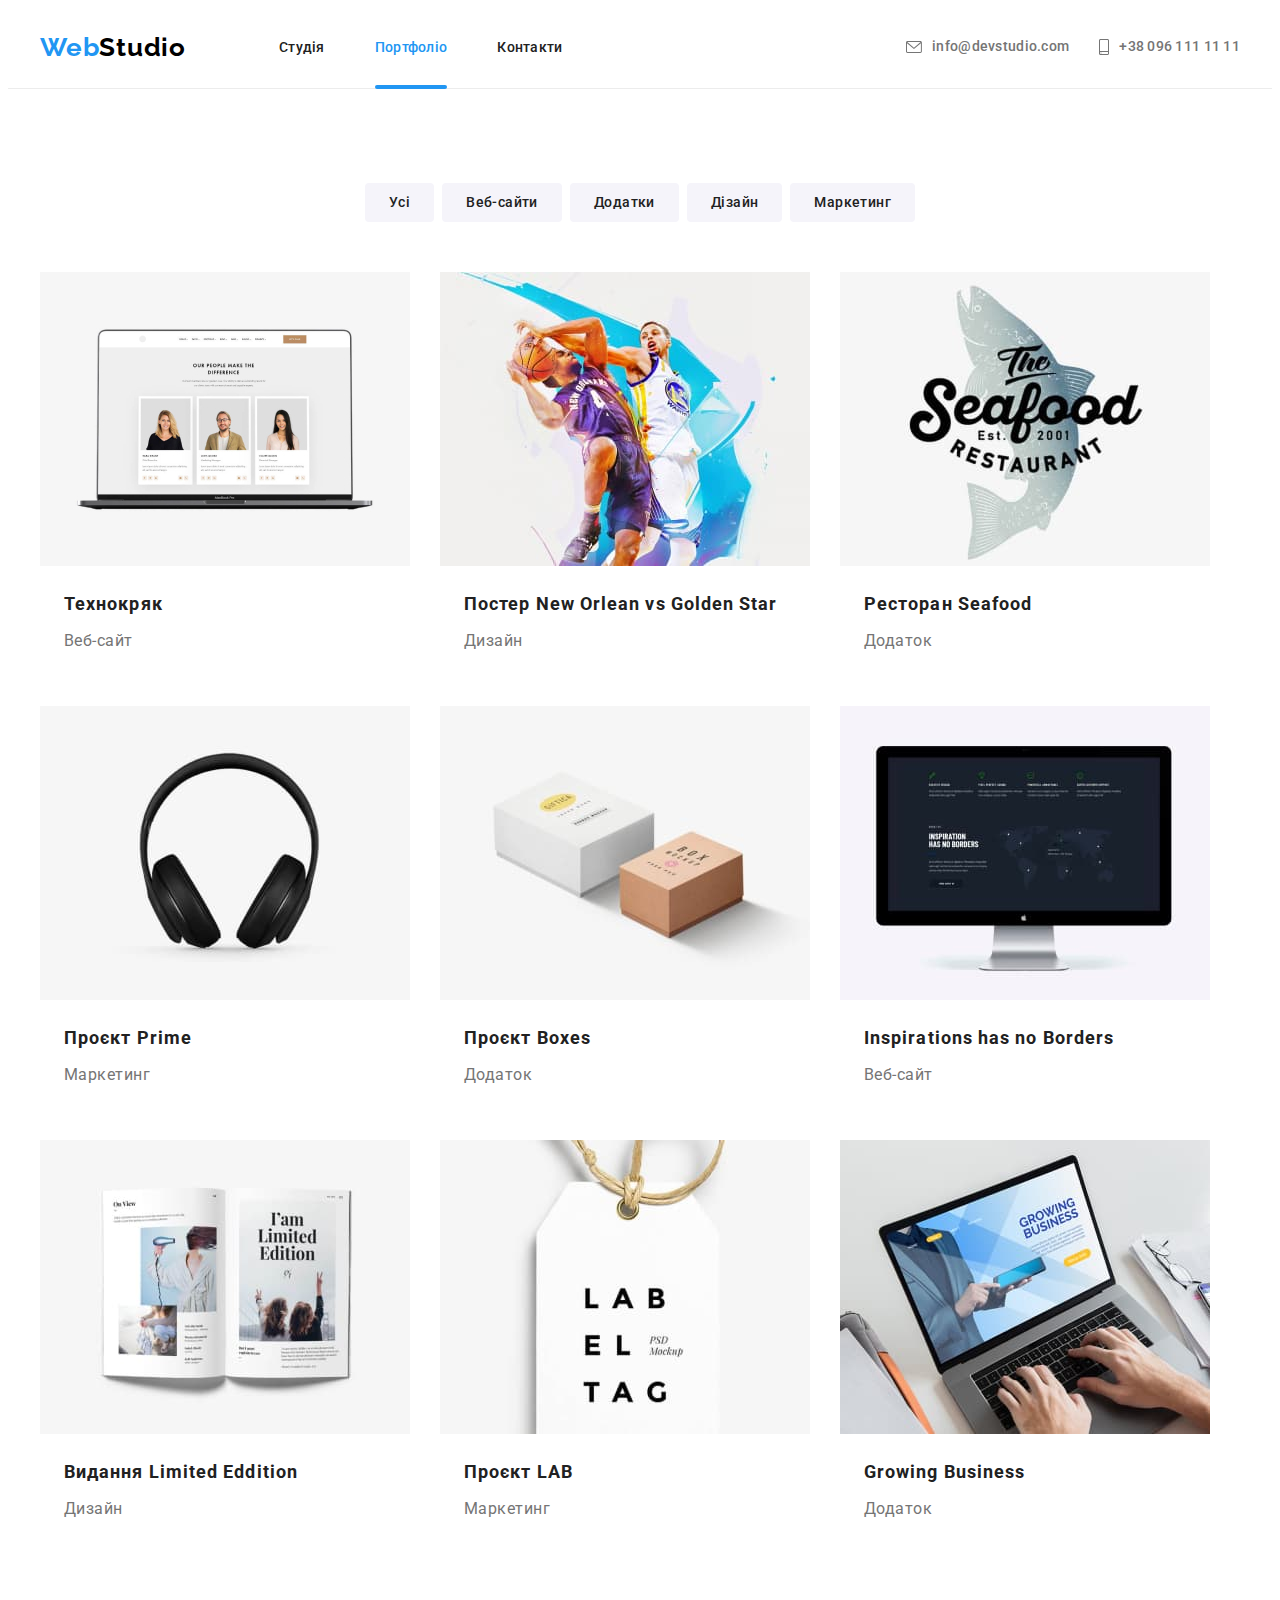
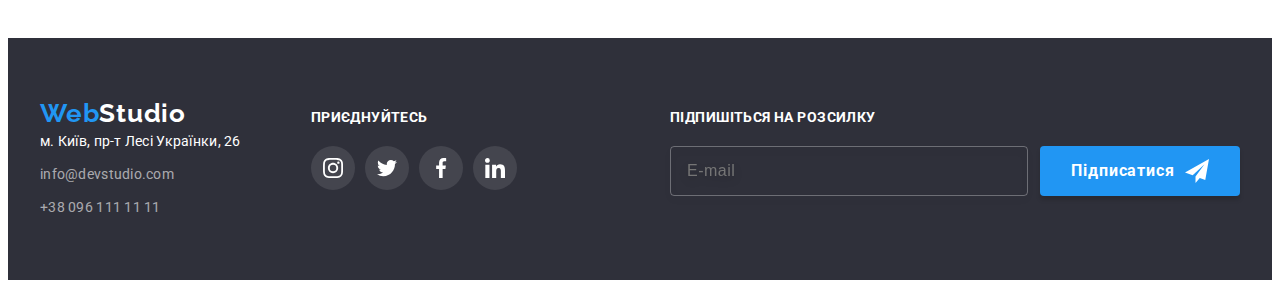
==== portfolio.html @ ceae8528 "Add Sass" ====
<!DOCTYPE html>
<html lang="uk">
<head>
    <meta charset="UTF-8">
    <meta http-equiv="X-UA-Compatible" content="IE=edge">
    <meta name="viewport" content="width=device-width, initial-scale=1.0">
    <link rel="stylesheet" href="https://cdnjs.cloudflare.com/ajax/libs/modern-normalize/1.1.0/modern-normalize.min.css" integrity="sha512-wpPYUAdjBVSE4KJnH1VR1HeZfpl1ub8YT/NKx4PuQ5NmX2tKuGu6U/JRp5y+Y8XG2tV+wKQpNHVUX03MfMFn9Q==" crossorigin="anonymous" referrerpolicy="no-referrer">
    <link rel="preconnect" href="https://fonts.googleapis.com"> 
    <link rel="preconnect" href="https://fonts.gstatic.com" crossorigin> 
    <link href="https://fonts.googleapis.com/css2?family=Raleway:wght@700&family=Roboto:wght@400;500;700;900&display=swap" rel="stylesheet">
    <link rel="stylesheet" href="./css/main.min.css">
    <title>Портфоліо</title>
</head>
<body>
    <header class="page-header">
        <div class="conteiner">
        <div class="page-header__wrapper">
            <nav class="site-nav">
            <a class="logo site-nav__logo" href="./index.html"><span class="logo__label--accent">Web</span>Studio</a>
            <ul class="site-nav__list">
                <li class="site-nav__item"><a class="site-nav__link" href="./index.html">Студія</a></li>
                <li class="site-nav__item"><a class="site-nav__link site-nav__link--current" href="./portfolio.html">Портфоліо</a></li>
                <li class="site-nav__item"><a class="site-nav__link" href="#">Контакти</a></li>
            </ul>    
        </nav> 
        <ul class="contacts__list">
            <li class="contacts__item"><a class="contacts__link" href="mailto:info@devstudio.com">
                <svg class="contacts__icon" width="16" height="12">
                    <use href="./images/icons.svg#icon-envelope"></use>
                </svg>info@devstudio.com</a></li>
            <li class="contacts__item"><a class="contacts__link" href="tel:+380961111111">
                <svg class="contacts__icon" width="10" height="16">
                    <use href="./images/icons.svg#icon-smartphone"></use>
                </svg>+38 096 111 11 11</a></li>
        </ul>
        </div>
        </div>
    </header>
    <main>
        <section class="section">
            <div class="conteiner">
            <h1 class="visually-hidden">Портфоліо</h1>  
                <ul class="portfolio__filter">
                    <li><button class="portfolio-button" type="button">Усі</button></li>
                    <li><button class="portfolio-button" type="button">Веб-сайти</button></li>
                    <li><button class="portfolio-button" type="button">Додатки</button></li>
                    <li><button class="portfolio-button" type="button">Дізайн</button></li>
                    <li><button class="portfolio-button" type="button">Маркетинг</button></li>
                </ul>
                <ul class="portfolio__list">
                    <li class="portfolio__item">
                       <a href="" class="portfolio__link">
                        <div class="portfolio__thumb">
                            <img src="./images/tehnocryk.jpg" alt="Екран монітора" width="370">
                            <div class="portfolio__overlay"><p class="portfolio__text">
                                Ресурс пропонує комплексні пропозиції с різним рівнем функціоналу та сервісів. 
                                Все це дозволить відвідувачу отримати вичерпні відомості про компанію чи приватну особу. 
                            </p></div>
                        </div>
                        <div class="portfolio__border">
                            <h2 class="portfolio__title">Технокряк</h2>
                            <p class="portfolio__label">Веб-сайт</p>
                        </div></a>
                    </li>
                    <li class="portfolio__item">
                        <a href="" class="portfolio__link">
                            <div class="portfolio__thumb">
                                <img src="./images/poster.jpg" alt="Постер баскетбольної команди" width="370">
                                <div class="portfolio__overlay">
                                    <p class="portfolio__text">
                                    Ресурс пропонує комплексні пропозиції с різним рівнем функціоналу та сервісів. 
                                    Все це дозволить відвідувачу отримати вичерпні відомості про компанію чи приватну особу. 
                                </p></div>
                            </div>
                            <div class="portfolio__border">
                                <h2 class="portfolio__title">Постер New Orlean vs Golden Star</h2>
                                <p class="portfolio__label">Дизайн</p>
                            </div></a>          
                    </li>
                    <li class="portfolio__item">
                        <a href="" class="portfolio__link">
                            <div class="portfolio__thumb">
                                <img src="./images/restoran.jpg" alt="Назва ресторана" width="370">
                                <div class="portfolio__overlay"><p class="portfolio__text">
                                    Ресурс пропонує комплексні пропозиції с різним рівнем функціоналу та сервісів. 
                                    Все це дозволить відвідувачу отримати вичерпні відомості про компанію чи приватну особу. 
                                </p></div>
                            </div>
                            <div class="portfolio__border">
                                <h2 class="portfolio__title">Ресторан Seafood</h2>
                                <p class="portfolio__label">Додаток</p>
                            </div></a>
                    </li>
                    <li class="portfolio__item">
                        <a href="" class="portfolio__link">
                            <div class="portfolio__thumb">
                                <img src="./images/prime.jpg" alt="Навушники чорного кольору" width="370">
                                <div class="portfolio__overlay"><p class="portfolio__text">
                                    Ресурс пропонує комплексні пропозиції с різним рівнем функціоналу та сервісів. 
                                    Все це дозволить відвідувачу отримати вичерпні відомості про компанію чи приватну особу. 
                                </p></div>
                            </div>
                        <div class="portfolio__border">
                            <h2 class="portfolio__title">Проєкт Prime</h2>
                            <p class="portfolio__label">Маркетинг</p>
                        </div></a>
                    </li>
                    <li class="portfolio__item">
                        <a href="" class="portfolio__link">
                            <div class="portfolio__thumb">
                                <img src="./images/boxes.jpg" alt="Дві коробочки. Одна біла, друга коричнева" width="370">
                                <div class="portfolio__overlay"><p class="portfolio__text">
                                    Ресурс пропонує комплексні пропозиції с різним рівнем функціоналу та сервісів. 
                                    Все це дозволить відвідувачу отримати вичерпні відомості про компанію чи приватну особу. 
                                </p></div>
                            </div>
                        <div class="portfolio__border">
                            <h2 class="portfolio__title">Проєкт Boxes</h2>
                            <p class="portfolio__label">Додаток</p>
                        </div></a>
                    </li>
                    <li class="portfolio__item">
                        <a href="" class="portfolio__link">
                            <div class="portfolio__thumb">
                                <img src="./images/inspiration.jpg" alt="Екран монітора. Білі літери на чорному фоні" width="370">
                                <div class="portfolio__overlay"><p class="portfolio__text">
                                    Ресурс пропонує комплексні пропозиції с різним рівнем функціоналу та сервісів. 
                                    Все це дозволить відвідувачу отримати вичерпні відомості про компанію чи приватну особу. 
                                </p></div>
                            </div>
                        <div class="portfolio__border">
                            <h2 class="portfolio__title">Inspirations has no Borders</h2>
                            <p class="portfolio__label">Веб-сайт</p>
                        </div></a>
                        
                    </li>
                    <li class="portfolio__item">
                        <a href="" class="portfolio__link">
                            <div class="portfolio__thumb">
                                <img src="./images/limited.jpg" alt="Відкрита книга" width="370">
                                <div class="portfolio__overlay"><p class="portfolio__text">
                                    Ресурс пропонує комплексні пропозиції с різним рівнем функціоналу та сервісів. 
                                    Все це дозволить відвідувачу отримати вичерпні відомості про компанію чи приватну особу. 
                                </p></div>
                            </div>
                        <div class="portfolio__border">
                            <h2 class="portfolio__title">Видання Limited Eddition</h2>
                            <p class="portfolio__label">Дизайн</p>
                        </div></a>
                    </li>
                    <li class="portfolio__item">
                        <a href="" class="portfolio__link">
                           <div class="portfolio__thumb">
                            <img src="./images/lab.jpg" alt="Ярлик білого кольору з надписом" width="370">
                            <div class="portfolio__overlay"><p class="portfolio__text">
                                Ресурс пропонує комплексні пропозиції с різним рівнем функціоналу та сервісів. 
                                Все це дозволить відвідувачу отримати вичерпні відомості про компанію чи приватну особу. 
                            </p></div>
                        </div>
                        <div class="portfolio__border">
                            <h2 class="portfolio__title">Проєкт LAB</h2>
                            <p class="portfolio__label">Маркетинг</p>
                        </div></a>
                    </li>
                    <li class="portfolio__item">
                        <a href="" class="portfolio__link">
                            <div class="portfolio__thumb">
                                <img src="./images/growing.jpg" alt="Дві долоні на клавіатурі ноутбука" width="370">
                                <div class="portfolio__overlay"><p class="portfolio__text">
                                    Ресурс пропонує комплексні пропозиції с різним рівнем функціоналу та сервісів. 
                                    Все це дозволить відвідувачу отримати вичерпні відомості про компанію чи приватну особу. 
                                </p></div>
                            </div>
                        <div class="portfolio__border">
                            <h2 class="portfolio__title">Growing Business</h2>
                            <p class="portfolio__label">Додаток</p>
                        </div></a>
                    </li>       
                </ul>
            </div>
        </section>
    </main>
<footer class="page-footer">
    <div class="page-footer__conteiner conteiner">
        <div><a class="logo page-footer__logo" href="./index.html"><span class="logo__label--accent">Web</span><span class="logo__label--white">Studio</span></a>
            <address class="adress">
                <ul class="adress__list">
                    <li class="adress__item">
                        <a class="adress__link" href="https://goo.gl/maps/CPtrU1FHBa2aNyZL9" target="_blank" rel="noopener noreferrer nofollow">м. Київ, пр-т Лесі Українки, 26</a>
                    </li>
                    <li class="adress__item">
                        <a class="adress__link--contact" href="mailto:info@devstudio.com">info@devstudio.com</a>
                    </li>
                    <li class="adress__item">
                        <a class="adress__link--contact" href="tel:+380961111111">+38 096 111 11 11</a>
                    </li>
                </ul>
            </address></div>
    <div class="page-footer__net">
        <p class="page-footer__text">приєднуйтесь</p>
        <ul class="net__list net__list--footer">
            <li class="net__item"><a href="" class="net__link net__link--footer">
                <svg class="net__icon" width="20" height="20">
                <use href="./images/icons.svg#icon-instagram"></use></svg></a></li>
            <li class="net__item"><a href="" class="net__link net__link--footer">
                <svg class="net__icon" width="20" height="20">
                <use href="./images/icons.svg#icon-twitter"></use></svg></a></li>
            <li class="net__item"><a href="" class="net__link net__link--footer">
                <svg class="net__icon" width="20" height="20">
                <use href="./images/icons.svg#icon-facebook"></use></svg></a></li>
            <li class="net__item"><a href="" class="net__link net__link--footer">
                <svg class="net__icon" width="20" height="20">
                <use href="./images/icons.svg#icon-linkedin"></use></svg></a></li>
        </ul>
    </div>
    <div class="footer-form__wrapper">
        <form class="footer-form" action="#" name="email-form" autocomplete="on">
            <p class="page-footer__text">підпишіться на розсилку</p>
            <div class="footer-form__field">
                <label class="footer-form__label">
                <input class="footer-form__input" type="email" name="email" placeholder="E-mail">
                </label>
                <button class="footer-button" type="submit"><span>Підписатися</span>
                    <svg class="footer-button__icon" width="24" height="24">
                    <use href="./images/icons.svg#icon-send"></use></svg></button>
            </div>
        </form>
    </div>
</div>
</footer>
<script src="./js/modal.js"></script>
</body>
</html>
---- css/main.min.css ----
body{font-family:"Roboto",sans-serif;letter-spacing:.03em;font-size:14px;line-height:1.71;background-color:#fff;color:#757575}h1,h2,h3,ul,p{margin:0;padding:0}img{display:block;max-width:100%;height:auto}.conteiner{width:100%;width:1200px;padding:0 15px;margin:0 auto}.section{padding:94px 0}.visually-hidden{position:absolute;white-space:nowrap;width:1px;height:1px;overflow:hidden;border:0;padding:0;clip:rect(0 0 0 0);-webkit-clip-path:inset(50%);clip-path:inset(50%);margin:-1px}.portfolio-button,.footer-button,.modal-button,.hero__button{color:#212121;font-family:inherit;font-size:16px;cursor:pointer;border-radius:4px;border-color:rgba(0,0,0,0)}.footer-button,.modal-button,.hero__button{color:#fff;background-color:#2196f3;transition:background-color 250ms cubic-bezier(0.4, 0, 0.2, 1);font-weight:700;line-height:1.88;letter-spacing:.06em;box-shadow:0px 4px 4px rgba(0,0,0,.15)}.footer-button:hover,.modal-button:hover,.hero__button:hover,.footer-button:focus,.modal-button:focus,.hero__button:focus{background-color:#188ce8}.adress__link--contact,.adress__link,.contacts__link,.site-nav__link{font-weight:500;line-height:1.14;letter-spacing:.02em;text-decoration:none}.adress__link--contact:hover,.adress__link:hover,.contacts__link:hover,.site-nav__link:hover,.adress__link--contact:focus,.adress__link:focus,.contacts__link:focus,.site-nav__link:focus{color:#2196f3}.adress__list,.portfolio__list,.portfolio__filter,.clients__list,.net__list,.team__list,.examples__list,.features__list,.contacts__list,.site-nav__list{list-style-type:none}.clients__title,.team__title,.examples__title{margin-bottom:50px;color:#212121;text-align:center;font-size:36px;line-height:1.17}.page-header{border-bottom:1px solid #ececec;padding-top:24px;padding-bottom:25px}.page-header__wrapper{display:flex;align-items:center;justify-content:space-between}.site-nav{display:flex;align-items:center;justify-content:center}.site-nav__list{display:flex;gap:50px}.site-nav__link{transition:color 250ms cubic-bezier(0.4, 0, 0.2, 1);color:#212121;position:relative}.site-nav__link:hover::after,.site-nav__link:focus::after{width:100%}.site-nav__link::after{transition:width 250ms cubic-bezier(0.4, 0, 0.2, 1);content:"";position:absolute;left:0;bottom:-34px;height:4px;width:0%;border-radius:2px;background-color:#2196f3}.site-nav__link--current{color:#2196f3}.site-nav__link--current::after{width:100%}.logo{font-size:26px;line-height:1.19;letter-spacing:.03em;color:#000;font-family:"Raleway",sans-serif;font-weight:700;text-decoration:none}.site-nav__logo{margin-right:93px}.logo__label--accent{color:#2196f3}.logo__label--white{color:#fff}.page-footer__logo{margin-bottom:20px}.contacts__list{display:flex;gap:30px}.contacts__item{height:16px}.contacts__link{display:flex;align-items:center;justify-content:center;transition:color 250ms cubic-bezier(0.4, 0, 0.2, 1),transform 250ms cubic-bezier(0.4, 0, 0.2, 1);width:100%;height:100%;color:#757575;gap:10px;transform:scale(1)}.contacts__link:hover,.contacts__link:focus{transform:scale(1.02);color:#2196f3}.contacts__icon{fill:currentColor}.hero__section{max-width:1600px;height:600px;margin:0 auto;padding:200px 0;background-color:var(--hero-background-color);background-image:linear-gradient(to right, rgba(47, 48, 58, 0.4), rgba(47, 48, 58, 0.4)),url("../images/hero.jpg");background-size:cover;background-repeat:no-repeat;background-position:center}.hero__title{font-size:44px;line-height:1.36;letter-spacing:.06em;width:697px;margin:0 auto 30px;color:#fff;font-weight:900;text-align:center;text-transform:uppercase}.hero__button{display:block;margin-left:auto;margin-right:auto;width:216px;height:50px;padding:10px 32px}.modal-button{display:block;margin-left:auto;margin-right:auto;width:200px;height:50px}.footer-button{width:200px;height:50px;display:flex;align-items:center;justify-content:center;gap:10px;padding:0}.footer-button__icon{fill:currentColor}.portfolio-button{font-size:14px;line-height:1.62;letter-spacing:.03em;transition:color 250ms cubic-bezier(0.4, 0, 0.2, 1),box-shadow 250ms cubic-bezier(0.4, 0, 0.2, 1),background-color 250ms cubic-bezier(0.4, 0, 0.2, 1);padding:6px 22px;background-color:#f5f4fa;font-weight:500}.portfolio-button:hover,.portfolio-buttonbutton:focus{color:#fff;background-color:#2196f3;box-shadow:0px 3px 1px rgba(0,0,0,.1),0px 1px 2px rgba(0,0,0,.08),0px 2px 2px rgba(0,0,0,.12)}.features__section{padding:94px 0 0}.features__list{display:flex;gap:30px}.features__item{width:270px}.features__link{display:flex;align-items:center;justify-content:center;width:270px;height:120px;margin-bottom:30px;border-radius:4px;background-color:#f5f4fa}.features__title{font-size:14px;line-height:1.14;letter-spacing:.03em;margin-bottom:10px;color:#212121;text-transform:uppercase}.examples__list{display:flex;gap:30px}.examples__thumb{position:relative;width:100%}.examples__text{display:flex;align-items:center;justify-content:center;font-size:14px;line-height:1.14;letter-spacing:.03em;position:absolute;left:0;bottom:0;width:100%;height:70px;background-color:rgba(47,48,58,.8);color:#fff;font-weight:700;text-align:center;text-transform:uppercase}.team__section{background:#f5f4fa}.team__list{display:flex;gap:30px}.team__item{background-color:#fff;box-shadow:0px 1px 3px rgba(0,0,0,.12),0px 1px 1px rgba(0,0,0,.14),0px 2px 1px rgba(0,0,0,.2);border-radius:0px 0px 4px 4px}.team__subtitle{font-size:16px;line-height:1.19;letter-spacing:.03em;margin-bottom:10px;padding-top:30px;color:#212121;font-weight:500;text-align:center}.team__text{font-size:16px;line-height:1.19;letter-spacing:.03em;margin-bottom:16px;text-align:center}.net__list{display:flex;align-items:center;justify-content:center;gap:10px;padding-bottom:30px}.net__item{width:44px;height:44px}.net__link{display:flex;align-items:center;justify-content:center;transition:background-color 250ms cubic-bezier(0.4, 0, 0.2, 1);transition:color 250ms cubic-bezier(0.4, 0, 0.2, 1);width:100%;height:100%;border-radius:50%;color:#afb1b8}.net__link:hover,.net__link:focus{background-color:#2196f3;color:#fff}.net__icon{fill:currentColor}.page-footer__net{display:flex;gap:20px;margin-left:70px;margin-right:93px;width:206px;height:80px;flex-direction:column}.net__list--footer{padding-bottom:0}.net__link--footer{transition:transform 250ms cubic-bezier(0.4, 0, 0.2, 1);transition:background-color 250ms cubic-bezier(0.4, 0, 0.2, 1);color:#fff;background-color:rgba(255,255,255,.1);transform:scale(1)}.net__link--footer:hover,.net__link--footerr:focus{background-color:#2196f3;transform:scale(1.1)}.clients__list{display:flex;gap:30px}.clients__item{width:170px;height:92px}.clients__link{display:flex;align-items:center;justify-content:center;border:1px solid #afb1b8;border-radius:4px;transition:transform 250ms cubic-bezier(0.4, 0, 0.2, 1),color 250ms cubic-bezier(0.4, 0, 0.2, 1),border-color 250ms cubic-bezier(0.4, 0, 0.2, 1);width:100%;height:100%;color:#afb1b8;transform:scale(1)}.clients__link:hover,.clients__link:focus{border-color:#2196f3;color:#2196f3;transform:scale(1.01)}.clients__icon{fill:currentColor}.portfolio__filter{display:flex;align-items:center;justify-content:center;min-width:575px;margin-bottom:50px;gap:8px}.portfolio__list{display:flex;gap:30px;flex-wrap:wrap}.portfolio__border{border-right:1px solid EEEEEE;border-bottom:1px solid EEEEEE;border-left:1px solid EEEEEE;padding:20px 24px}.portfolio__title{font-size:18px;line-height:2;letter-spacing:.06em;margin-bottom:4px;color:#212121}.portfolio__label{font-size:16px;line-height:1.88;letter-spacing:.03em}.portfolio__link{transition:box-shadow 250ms cubic-bezier(0.4, 0, 0.2, 1);text-decoration:none;color:#757575}.portfolio__link:hover,.portfolio__link:focus{box-shadow:0px 1px 1px rgba(0,0,0,.12),0px 4px 4px rgba(0,0,0,.06),1px 4px 6px rgba(0,0,0,.16)}.portfolio__link:hover .portfolio__overlay,.portfolio__link:focus .portfolio__overlay{transform:translateY(0)}.portfolio__thumb{position:relative;width:370px;height:294px;overflow:hidden}.portfolio__overlay{display:flex;align-items:center;justify-content:center;transition:transform 250ms cubic-bezier(0.4, 0, 0.2, 1);position:absolute;top:0;left:0;width:100%;height:100%;background-color:rgba(33,150,243,.9);transform:translateY(101%)}.portfolio__text{font-size:18px;line-height:1.56;letter-spacing:.03em;padding:0 24px;color:#fff}.page-footer{background-color:#2f303a;padding-top:60px;padding-bottom:60px}.page-footer__conteiner{display:flex;align-items:baseline}.page-footer__text{font-size:14px;line-height:1.14;letter-spacing:.03em;font-weight:700;text-transform:uppercase;color:#fff}.adress__item:not(:last-child){margin-bottom:9px}.adress__link{transition:color 250ms cubic-bezier(0.4, 0, 0.2, 1);color:#fff;font-weight:400;font-style:normal;text-decoration:none}.adress__link--contact{transition:color 250ms cubic-bezier(0.4, 0, 0.2, 1);color:rgba(255,255,255,.6);font-weight:400;font-style:normal}.adress__link:hover,.adress__link--contact:hover,.adress__link:focus,.adress__link--contact:focus{color:#2196f3}.footer-form__wrapper{width:570px;height:86px;margin-right:0;margin-left:auto}.footer-form{width:100%;height:100%;display:flex;flex-direction:column;justify-content:space-between}.footer-form__field{display:flex;justify-content:space-between}.footer-form__label{display:flex;width:358px;height:50px}.footer-form__input{display:flex;align-items:center;justify-content:center;border:1px solid rgba(255,255,255,.3);border-radius:4px;outline:none;font-size:16px;line-height:1.25;letter-spacing:.03em;width:100%;padding-left:16px;color:rgba(255,255,255,.6);background-color:inherit;filter:drop-shadow(0px 4px 4px rgba(0, 0, 0, 0.15))}.backdrop{transition:opacity 250ms cubic-bezier(0.4, 0, 0.2, 1);transition:visibility 250ms cubic-bezier(0.4, 0, 0.2, 1);position:fixed;top:0;left:0;z-index:1;width:100%;height:100%;background-color:rgba(0,0,0,.1);opacity:1}.backdrop.is-hidden{opacity:0;pointer-events:none;visibility:hidden}.backdrop.is-hidden .modal{transform:translate(-50%, -50%) scale(0.9)}.modal{transition:transform 250ms cubic-bezier(0.4, 0, 0.2, 1);position:absolute;top:50%;left:50%;width:528px;height:581px;padding:40px;background-color:#fff;transform:translate(-50%, -50%) scale(1)}.close-button{display:flex;align-items:center;justify-content:center;border:1px solid rgba(0,0,0,.1);border-radius:50%;transition:transform 250ms cubic-bezier(0.4, 0, 0.2, 1);transition:fill 250ms cubic-bezier(0.4, 0, 0.2, 1);position:absolute;top:8px;right:8px;width:30px;height:30px;background-color:#fff;cursor:pointer;fill:#000}.close-button:hover,.close-button:focus{transform:scale(1.01);fill:#2196f3}.modal__title{font-size:20px;line-height:1.15;letter-spacing:.03em;margin-bottom:12px;color:#212121;text-align:center}.modal-form__label{font-size:12px;line-height:1.17;letter-spacing:.01em;display:block;width:100%;margin-bottom:4px;color:#757575}.modal-form__field{position:relative;margin-bottom:10px}.modal-form__input{border:1px solid rgba(33,33,33,.2);border-radius:4px;outline:none;transition:border-color 250ms cubic-bezier(0.4, 0, 0.2, 1);width:100%;height:40px;padding-left:40px;display:inline-block}.modal-form__input:focus{border-color:#2196f3}.modal-form__input:focus+.modal-form__icon{fill:#2196f3}.modal-form__icon{display:flex;align-items:center;justify-content:center;transition:fill 250ms cubic-bezier(0.4, 0, 0.2, 1);position:absolute;top:0;left:0;width:40px;height:40px;fill:#212121}.modal-form__textarea{border:1px solid rgba(33,33,33,.2);border-radius:4px;outline:none;display:block;width:100%;height:120px;padding:12px 16px;margin-bottom:20px;resize:none}.checkbox{display:flex;align-items:center;justify-content:center;margin-bottom:30px;gap:7px}.checkbox__input:checked+.checkbox__icon{background-color:#2196f3;border:none}.checkbox__icon{display:flex;align-items:center;justify-content:center;border:1px solid #212121;border-radius:2px;@in @include transition(fill);transition:background-color 250ms cubic-bezier(0.4, 0, 0.2, 1);transition:border-color 250ms cubic-bezier(0.4, 0, 0.2, 1);width:16px;height:15px;fill:#fff}.checkbox__link{color:#2196f3}/*# sourceMappingURL=main.min.css.map */
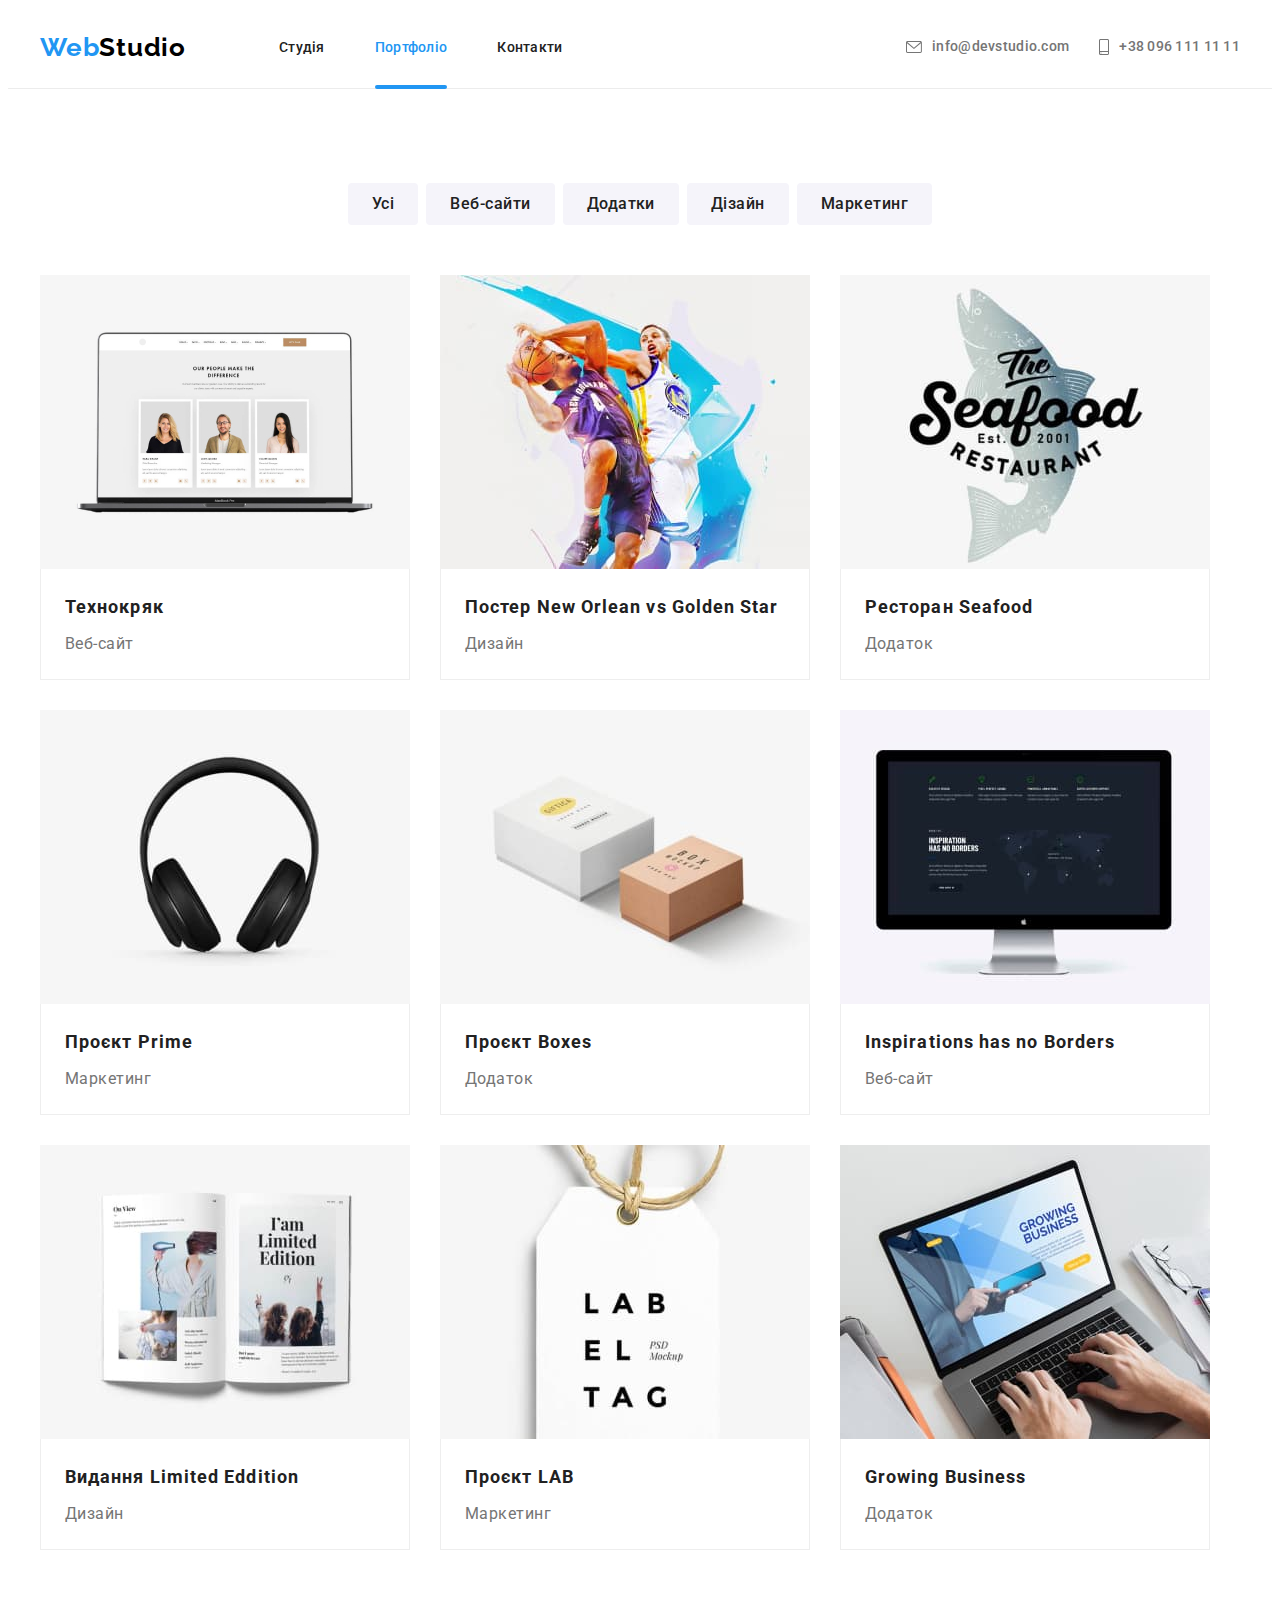
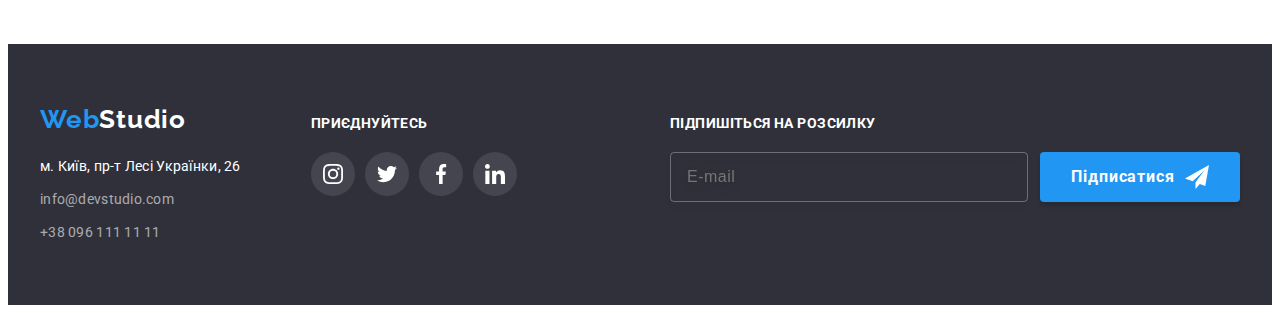
==== commit e5b17133: "Изменение и дополнение стилей" ====
--- a/portfolio.html
+++ b/portfolio.html
@@ -24,11 +24,11 @@
             </ul>    
         </nav> 
         <ul class="contacts__list">
-            <li class="contacts__item"><a class="contacts__link" href="mailto:info@devstudio.com">
+            <li class="contacts"><a class="contacts__link" href="mailto:info@devstudio.com">
                 <svg class="contacts__icon" width="16" height="12">
                     <use href="./images/icons.svg#icon-envelope"></use>
                 </svg>info@devstudio.com</a></li>
-            <li class="contacts__item"><a class="contacts__link" href="tel:+380961111111">
+            <li class="contacts"><a class="contacts__link" href="tel:+380961111111">
                 <svg class="contacts__icon" width="10" height="16">
                     <use href="./images/icons.svg#icon-smartphone"></use>
                 </svg>+38 096 111 11 11</a></li>
--- a/css/main.min.css
+++ b/css/main.min.css
@@ -1 +1 @@
-body{font-family:"Roboto",sans-serif;letter-spacing:.03em;font-size:14px;line-height:1.71;background-color:#fff;color:#757575}h1,h2,h3,ul,p{margin:0;padding:0}img{display:block;max-width:100%;height:auto}.conteiner{width:100%;width:1200px;padding:0 15px;margin:0 auto}.section{padding:94px 0}.visually-hidden{position:absolute;white-space:nowrap;width:1px;height:1px;overflow:hidden;border:0;padding:0;clip:rect(0 0 0 0);-webkit-clip-path:inset(50%);clip-path:inset(50%);margin:-1px}.portfolio-button,.footer-button,.modal-button,.hero__button{color:#212121;font-family:inherit;font-size:16px;cursor:pointer;border-radius:4px;border-color:rgba(0,0,0,0)}.footer-button,.modal-button,.hero__button{color:#fff;background-color:#2196f3;transition:background-color 250ms cubic-bezier(0.4, 0, 0.2, 1);font-weight:700;line-height:1.88;letter-spacing:.06em;box-shadow:0px 4px 4px rgba(0,0,0,.15)}.footer-button:hover,.modal-button:hover,.hero__button:hover,.footer-button:focus,.modal-button:focus,.hero__button:focus{background-color:#188ce8}.adress__link--contact,.adress__link,.contacts__link,.site-nav__link{font-weight:500;line-height:1.14;letter-spacing:.02em;text-decoration:none}.adress__link--contact:hover,.adress__link:hover,.contacts__link:hover,.site-nav__link:hover,.adress__link--contact:focus,.adress__link:focus,.contacts__link:focus,.site-nav__link:focus{color:#2196f3}.adress__list,.portfolio__list,.portfolio__filter,.clients__list,.net__list,.team__list,.examples__list,.features__list,.contacts__list,.site-nav__list{list-style-type:none}.clients__title,.team__title,.examples__title{margin-bottom:50px;color:#212121;text-align:center;font-size:36px;line-height:1.17}.page-header{border-bottom:1px solid #ececec;padding-top:24px;padding-bottom:25px}.page-header__wrapper{display:flex;align-items:center;justify-content:space-between}.site-nav{display:flex;align-items:center;justify-content:center}.site-nav__list{display:flex;gap:50px}.site-nav__link{transition:color 250ms cubic-bezier(0.4, 0, 0.2, 1);color:#212121;position:relative}.site-nav__link:hover::after,.site-nav__link:focus::after{width:100%}.site-nav__link::after{transition:width 250ms cubic-bezier(0.4, 0, 0.2, 1);content:"";position:absolute;left:0;bottom:-34px;height:4px;width:0%;border-radius:2px;background-color:#2196f3}.site-nav__link--current{color:#2196f3}.site-nav__link--current::after{width:100%}.logo{font-size:26px;line-height:1.19;letter-spacing:.03em;color:#000;font-family:"Raleway",sans-serif;font-weight:700;text-decoration:none}.site-nav__logo{margin-right:93px}.logo__label--accent{color:#2196f3}.logo__label--white{color:#fff}.page-footer__logo{margin-bottom:20px}.contacts__list{display:flex;gap:30px}.contacts__item{height:16px}.contacts__link{display:flex;align-items:center;justify-content:center;transition:color 250ms cubic-bezier(0.4, 0, 0.2, 1),transform 250ms cubic-bezier(0.4, 0, 0.2, 1);width:100%;height:100%;color:#757575;gap:10px;transform:scale(1)}.contacts__link:hover,.contacts__link:focus{transform:scale(1.02);color:#2196f3}.contacts__icon{fill:currentColor}.hero__section{max-width:1600px;height:600px;margin:0 auto;padding:200px 0;background-color:var(--hero-background-color);background-image:linear-gradient(to right, rgba(47, 48, 58, 0.4), rgba(47, 48, 58, 0.4)),url("../images/hero.jpg");background-size:cover;background-repeat:no-repeat;background-position:center}.hero__title{font-size:44px;line-height:1.36;letter-spacing:.06em;width:697px;margin:0 auto 30px;color:#fff;font-weight:900;text-align:center;text-transform:uppercase}.hero__button{display:block;margin-left:auto;margin-right:auto;width:216px;height:50px;padding:10px 32px}.modal-button{display:block;margin-left:auto;margin-right:auto;width:200px;height:50px}.footer-button{width:200px;height:50px;display:flex;align-items:center;justify-content:center;gap:10px;padding:0}.footer-button__icon{fill:currentColor}.portfolio-button{font-size:14px;line-height:1.62;letter-spacing:.03em;transition:color 250ms cubic-bezier(0.4, 0, 0.2, 1),box-shadow 250ms cubic-bezier(0.4, 0, 0.2, 1),background-color 250ms cubic-bezier(0.4, 0, 0.2, 1);padding:6px 22px;background-color:#f5f4fa;font-weight:500}.portfolio-button:hover,.portfolio-buttonbutton:focus{color:#fff;background-color:#2196f3;box-shadow:0px 3px 1px rgba(0,0,0,.1),0px 1px 2px rgba(0,0,0,.08),0px 2px 2px rgba(0,0,0,.12)}.features__section{padding:94px 0 0}.features__list{display:flex;gap:30px}.features__item{width:270px}.features__link{display:flex;align-items:center;justify-content:center;width:270px;height:120px;margin-bottom:30px;border-radius:4px;background-color:#f5f4fa}.features__title{font-size:14px;line-height:1.14;letter-spacing:.03em;margin-bottom:10px;color:#212121;text-transform:uppercase}.examples__list{display:flex;gap:30px}.examples__thumb{position:relative;width:100%}.examples__text{display:flex;align-items:center;justify-content:center;font-size:14px;line-height:1.14;letter-spacing:.03em;position:absolute;left:0;bottom:0;width:100%;height:70px;background-color:rgba(47,48,58,.8);color:#fff;font-weight:700;text-align:center;text-transform:uppercase}.team__section{background:#f5f4fa}.team__list{display:flex;gap:30px}.team__item{background-color:#fff;box-shadow:0px 1px 3px rgba(0,0,0,.12),0px 1px 1px rgba(0,0,0,.14),0px 2px 1px rgba(0,0,0,.2);border-radius:0px 0px 4px 4px}.team__subtitle{font-size:16px;line-height:1.19;letter-spacing:.03em;margin-bottom:10px;padding-top:30px;color:#212121;font-weight:500;text-align:center}.team__text{font-size:16px;line-height:1.19;letter-spacing:.03em;margin-bottom:16px;text-align:center}.net__list{display:flex;align-items:center;justify-content:center;gap:10px;padding-bottom:30px}.net__item{width:44px;height:44px}.net__link{display:flex;align-items:center;justify-content:center;transition:background-color 250ms cubic-bezier(0.4, 0, 0.2, 1);transition:color 250ms cubic-bezier(0.4, 0, 0.2, 1);width:100%;height:100%;border-radius:50%;color:#afb1b8}.net__link:hover,.net__link:focus{background-color:#2196f3;color:#fff}.net__icon{fill:currentColor}.page-footer__net{display:flex;gap:20px;margin-left:70px;margin-right:93px;width:206px;height:80px;flex-direction:column}.net__list--footer{padding-bottom:0}.net__link--footer{transition:transform 250ms cubic-bezier(0.4, 0, 0.2, 1);transition:background-color 250ms cubic-bezier(0.4, 0, 0.2, 1);color:#fff;background-color:rgba(255,255,255,.1);transform:scale(1)}.net__link--footer:hover,.net__link--footerr:focus{background-color:#2196f3;transform:scale(1.1)}.clients__list{display:flex;gap:30px}.clients__item{width:170px;height:92px}.clients__link{display:flex;align-items:center;justify-content:center;border:1px solid #afb1b8;border-radius:4px;transition:transform 250ms cubic-bezier(0.4, 0, 0.2, 1),color 250ms cubic-bezier(0.4, 0, 0.2, 1),border-color 250ms cubic-bezier(0.4, 0, 0.2, 1);width:100%;height:100%;color:#afb1b8;transform:scale(1)}.clients__link:hover,.clients__link:focus{border-color:#2196f3;color:#2196f3;transform:scale(1.01)}.clients__icon{fill:currentColor}.portfolio__filter{display:flex;align-items:center;justify-content:center;min-width:575px;margin-bottom:50px;gap:8px}.portfolio__list{display:flex;gap:30px;flex-wrap:wrap}.portfolio__border{border-right:1px solid EEEEEE;border-bottom:1px solid EEEEEE;border-left:1px solid EEEEEE;padding:20px 24px}.portfolio__title{font-size:18px;line-height:2;letter-spacing:.06em;margin-bottom:4px;color:#212121}.portfolio__label{font-size:16px;line-height:1.88;letter-spacing:.03em}.portfolio__link{transition:box-shadow 250ms cubic-bezier(0.4, 0, 0.2, 1);text-decoration:none;color:#757575}.portfolio__link:hover,.portfolio__link:focus{box-shadow:0px 1px 1px rgba(0,0,0,.12),0px 4px 4px rgba(0,0,0,.06),1px 4px 6px rgba(0,0,0,.16)}.portfolio__link:hover .portfolio__overlay,.portfolio__link:focus .portfolio__overlay{transform:translateY(0)}.portfolio__thumb{position:relative;width:370px;height:294px;overflow:hidden}.portfolio__overlay{display:flex;align-items:center;justify-content:center;transition:transform 250ms cubic-bezier(0.4, 0, 0.2, 1);position:absolute;top:0;left:0;width:100%;height:100%;background-color:rgba(33,150,243,.9);transform:translateY(101%)}.portfolio__text{font-size:18px;line-height:1.56;letter-spacing:.03em;padding:0 24px;color:#fff}.page-footer{background-color:#2f303a;padding-top:60px;padding-bottom:60px}.page-footer__conteiner{display:flex;align-items:baseline}.page-footer__text{font-size:14px;line-height:1.14;letter-spacing:.03em;font-weight:700;text-transform:uppercase;color:#fff}.adress__item:not(:last-child){margin-bottom:9px}.adress__link{transition:color 250ms cubic-bezier(0.4, 0, 0.2, 1);color:#fff;font-weight:400;font-style:normal;text-decoration:none}.adress__link--contact{transition:color 250ms cubic-bezier(0.4, 0, 0.2, 1);color:rgba(255,255,255,.6);font-weight:400;font-style:normal}.adress__link:hover,.adress__link--contact:hover,.adress__link:focus,.adress__link--contact:focus{color:#2196f3}.footer-form__wrapper{width:570px;height:86px;margin-right:0;margin-left:auto}.footer-form{width:100%;height:100%;display:flex;flex-direction:column;justify-content:space-between}.footer-form__field{display:flex;justify-content:space-between}.footer-form__label{display:flex;width:358px;height:50px}.footer-form__input{display:flex;align-items:center;justify-content:center;border:1px solid rgba(255,255,255,.3);border-radius:4px;outline:none;font-size:16px;line-height:1.25;letter-spacing:.03em;width:100%;padding-left:16px;color:rgba(255,255,255,.6);background-color:inherit;filter:drop-shadow(0px 4px 4px rgba(0, 0, 0, 0.15))}.backdrop{transition:opacity 250ms cubic-bezier(0.4, 0, 0.2, 1);transition:visibility 250ms cubic-bezier(0.4, 0, 0.2, 1);position:fixed;top:0;left:0;z-index:1;width:100%;height:100%;background-color:rgba(0,0,0,.1);opacity:1}.backdrop.is-hidden{opacity:0;pointer-events:none;visibility:hidden}.backdrop.is-hidden .modal{transform:translate(-50%, -50%) scale(0.9)}.modal{transition:transform 250ms cubic-bezier(0.4, 0, 0.2, 1);position:absolute;top:50%;left:50%;width:528px;height:581px;padding:40px;background-color:#fff;transform:translate(-50%, -50%) scale(1)}.close-button{display:flex;align-items:center;justify-content:center;border:1px solid rgba(0,0,0,.1);border-radius:50%;transition:transform 250ms cubic-bezier(0.4, 0, 0.2, 1);transition:fill 250ms cubic-bezier(0.4, 0, 0.2, 1);position:absolute;top:8px;right:8px;width:30px;height:30px;background-color:#fff;cursor:pointer;fill:#000}.close-button:hover,.close-button:focus{transform:scale(1.01);fill:#2196f3}.modal__title{font-size:20px;line-height:1.15;letter-spacing:.03em;margin-bottom:12px;color:#212121;text-align:center}.modal-form__label{font-size:12px;line-height:1.17;letter-spacing:.01em;display:block;width:100%;margin-bottom:4px;color:#757575}.modal-form__field{position:relative;margin-bottom:10px}.modal-form__input{border:1px solid rgba(33,33,33,.2);border-radius:4px;outline:none;transition:border-color 250ms cubic-bezier(0.4, 0, 0.2, 1);width:100%;height:40px;padding-left:40px;display:inline-block}.modal-form__input:focus{border-color:#2196f3}.modal-form__input:focus+.modal-form__icon{fill:#2196f3}.modal-form__icon{display:flex;align-items:center;justify-content:center;transition:fill 250ms cubic-bezier(0.4, 0, 0.2, 1);position:absolute;top:0;left:0;width:40px;height:40px;fill:#212121}.modal-form__textarea{border:1px solid rgba(33,33,33,.2);border-radius:4px;outline:none;display:block;width:100%;height:120px;padding:12px 16px;margin-bottom:20px;resize:none}.checkbox{display:flex;align-items:center;justify-content:center;margin-bottom:30px;gap:7px}.checkbox__input:checked+.checkbox__icon{background-color:#2196f3;border:none}.checkbox__icon{display:flex;align-items:center;justify-content:center;border:1px solid #212121;border-radius:2px;@in @include transition(fill);transition:background-color 250ms cubic-bezier(0.4, 0, 0.2, 1);transition:border-color 250ms cubic-bezier(0.4, 0, 0.2, 1);width:16px;height:15px;fill:#fff}.checkbox__link{color:#2196f3}/*# sourceMappingURL=main.min.css.map */+body{font-family:"Roboto",sans-serif;letter-spacing:.03em;font-size:14px;line-height:1.71;background-color:#fff;color:#757575}h1,h2,h3,ul,p{margin:0;padding:0}img{display:block;max-width:100%;height:auto}.conteiner{width:100%;width:1200px;padding:0 15px;margin:0 auto}.section{padding:94px 0}.visually-hidden{position:absolute;white-space:nowrap;width:1px;height:1px;overflow:hidden;border:0;padding:0;clip:rect(0 0 0 0);-webkit-clip-path:inset(50%);clip-path:inset(50%);margin:-1px}.portfolio-button,.footer-button,.modal-button,.hero__button{font-family:inherit;cursor:pointer;border-radius:4px;border-color:rgba(0,0,0,0)}.footer-button,.modal-button,.hero__button{color:#fff;background-color:#2196f3;transition:background-color 250ms cubic-bezier(0.4, 0, 0.2, 1);font-weight:700;font-size:16px;line-height:1.88;letter-spacing:.06em;box-shadow:0px 4px 4px rgba(0,0,0,.15)}.footer-button:hover,.modal-button:hover,.hero__button:hover,.footer-button:focus,.modal-button:focus,.hero__button:focus{background-color:#188ce8}.adress__link--contact,.adress__link,.contacts__link,.site-nav__link{font-weight:500;line-height:1.14;letter-spacing:.02em;text-decoration:none}.adress__link--contact:hover,.adress__link:hover,.contacts__link:hover,.site-nav__link:hover,.adress__link--contact:focus,.adress__link:focus,.contacts__link:focus,.site-nav__link:focus{color:#2196f3}.adress__list,.portfolio__list,.portfolio__filter,.clients__list,.net__list,.team__list,.examples__list,.features__list,.contacts__list,.site-nav__list{list-style-type:none}.clients__title,.team__title,.examples__title{margin-bottom:50px;color:#212121;text-align:center;font-size:36px;line-height:1.17}.page-header{border-bottom:1px solid #ececec;padding-top:24px;padding-bottom:25px}.page-header__wrapper{display:flex;align-items:center;justify-content:space-between}.site-nav{display:flex;align-items:center;justify-content:center}.site-nav__list{display:flex;gap:50px}.site-nav__link{color:#212121;position:relative;transition:color 250ms cubic-bezier(0.4, 0, 0.2, 1)}.site-nav__link:hover::after,.site-nav__link:focus::after{width:100%}.site-nav__link::after{content:"";position:absolute;left:0;bottom:-34px;height:4px;width:0%;border-radius:2px;background-color:#2196f3;transition:width 250ms cubic-bezier(0.4, 0, 0.2, 1)}.site-nav__link--current{color:#2196f3}.site-nav__link--current::after{width:100%}.logo{font-size:26px;line-height:1.19;letter-spacing:.03em;color:#000;font-family:"Raleway",sans-serif;font-weight:700;text-decoration:none}.site-nav__logo{margin-right:93px}.logo__label--accent{color:#2196f3}.logo__label--white{color:#fff}.page-footer__logo{display:inline-block;margin-bottom:20px}.contacts__list{display:flex;gap:30px}.contacts{height:16px}.contacts__link{display:flex;align-items:center;justify-content:center;width:100%;height:100%;color:#757575;gap:10px;transform:scale(1);transition:color 250ms cubic-bezier(0.4, 0, 0.2, 1),transform 250ms cubic-bezier(0.4, 0, 0.2, 1)}.contacts__link:hover,.contacts__link:focus{transform:scale(1.02);color:#2196f3}.contacts__icon{fill:currentColor}.hero__section{max-width:1600px;height:600px;margin:0 auto;padding:200px 0;background-color:var(--hero-background-color);background-image:linear-gradient(to right, rgba(47, 48, 58, 0.4), rgba(47, 48, 58, 0.4)),url("../images/hero.jpg");background-size:cover;background-repeat:no-repeat;background-position:center}.hero__title{font-size:44px;line-height:1.36;letter-spacing:.06em;width:697px;margin:0 auto 30px;color:#fff;font-weight:900;text-align:center;text-transform:uppercase}.hero__button{display:block;margin-left:auto;margin-right:auto;min-width:216px;padding:10px 32px}.modal-button{display:block;margin-left:auto;margin-right:auto;width:200px;height:50px}.footer-button{width:200px;height:50px;display:flex;align-items:center;justify-content:center;gap:10px;padding:0}.footer-button__icon{fill:currentColor}.portfolio-button{font-size:16px;line-height:1.62;letter-spacing:.03em;color:#212121;transition:background-color 250ms cubic-bezier(0.4, 0, 0.2, 1),color 250ms cubic-bezier(0.4, 0, 0.2, 1),box-shadow 250ms cubic-bezier(0.4, 0, 0.2, 1);padding:6px 22px;background-color:#f5f4fa;font-weight:500}.portfolio-button:hover,.portfolio-buttonbutton:focus{color:#fff;background-color:#2196f3;box-shadow:0px 3px 1px rgba(0,0,0,.1),0px 1px 2px rgba(0,0,0,.08),0px 2px 2px rgba(0,0,0,.12)}.features__section{padding:94px 0 0}.features__list{display:flex;gap:30px}.features__item{width:270px}.features__link{display:flex;align-items:center;justify-content:center;width:270px;height:120px;margin-bottom:30px;border-radius:4px;background-color:#f5f4fa}.features__title{font-size:14px;line-height:1.14;letter-spacing:.03em;margin-bottom:10px;color:#212121;text-transform:uppercase}.examples__section{padding:94px 0}.examples__list{display:flex;gap:30px}.examples__thumb{position:relative;width:100%}.examples__text{display:flex;align-items:center;justify-content:center;font-size:14px;line-height:1.14;letter-spacing:.03em;position:absolute;left:0;bottom:0;width:100%;height:70px;background-color:rgba(47,48,58,.8);color:#fff;font-weight:700;text-align:center;text-transform:uppercase}.team__section{background:#f5f4fa}.team__list{display:flex;gap:30px}.team__item{background-color:#fff;box-shadow:0px 1px 3px rgba(0,0,0,.12),0px 1px 1px rgba(0,0,0,.14),0px 2px 1px rgba(0,0,0,.2);border-radius:0px 0px 4px 4px}.team__subtitle{font-size:16px;line-height:1.19;letter-spacing:.03em;margin-bottom:10px;padding-top:30px;color:#212121;font-weight:500;text-align:center}.team__text{font-size:16px;line-height:1.19;letter-spacing:.03em;margin-bottom:16px;text-align:center}.net__list{display:flex;align-items:center;justify-content:center;gap:10px;padding-bottom:30px}.net__item{width:44px;height:44px}.net__link{display:flex;align-items:center;justify-content:center;width:100%;height:100%;border-radius:50%;color:#afb1b8;transition:background-color 250ms cubic-bezier(0.4, 0, 0.2, 1),color 250ms cubic-bezier(0.4, 0, 0.2, 1)}.net__link:hover,.net__link:focus{background-color:#2196f3;color:#fff}.net__icon{fill:currentColor}.page-footer__net{display:flex;gap:20px;margin-left:70px;margin-right:93px;width:206px;height:80px;flex-direction:column}.net__list--footer{padding-bottom:0}.net__link--footer{color:#fff;background-color:rgba(255,255,255,.1);transform:scale(1);transition:transform 250ms cubic-bezier(0.4, 0, 0.2, 1),backgroud-color 250ms cubic-bezier(0.4, 0, 0.2, 1)}.net__link--footer:hover,.net__link--footerr:focus{background-color:#2196f3;transform:scale(1.1)}.clients__list{display:flex;gap:30px}.clients__item{width:170px;height:92px}.clients__link{display:flex;align-items:center;justify-content:center;border:1px solid #afb1b8;border-radius:4px;transition:transform 250ms cubic-bezier(0.4, 0, 0.2, 1),color 250ms cubic-bezier(0.4, 0, 0.2, 1),border-color 250ms cubic-bezier(0.4, 0, 0.2, 1);width:100%;height:100%;color:#afb1b8;transform:scale(1)}.clients__link:hover,.clients__link:focus{border-color:#2196f3;color:#2196f3;transform:scale(1.01)}.clients__icon{fill:currentColor}.portfolio__filter{display:flex;align-items:center;justify-content:center;min-width:575px;margin-bottom:50px;gap:8px}.portfolio__list{display:flex;gap:30px;flex-wrap:wrap}.portfolio__border{border-right:1px solid #eee;border-bottom:1px solid #eee;border-left:1px solid #eee;padding:20px 24px}.portfolio__title{font-size:18px;line-height:2;letter-spacing:.06em;margin-bottom:4px;color:#212121}.portfolio__label{font-size:16px;line-height:1.88;letter-spacing:.03em}.portfolio__link{display:block;text-decoration:none;color:#757575;transition:box-shadow 250ms cubic-bezier(0.4, 0, 0.2, 1)}.portfolio__link:hover,.portfolio__link:focus{box-shadow:0px 1px 1px rgba(0,0,0,.12),0px 4px 4px rgba(0,0,0,.06),1px 4px 6px rgba(0,0,0,.16)}.portfolio__link:hover .portfolio__overlay,.portfolio__link:focus .portfolio__overlay{transform:translateY(0)}.portfolio__thumb{position:relative;width:370px;height:294px;overflow:hidden}.portfolio__overlay{display:flex;align-items:center;justify-content:center;position:absolute;top:0;left:0;width:100%;height:100%;background-color:rgba(33,150,243,.9);transform:translateY(101%);transition:transform 250ms cubic-bezier(0.4, 0, 0.2, 1)}.portfolio__text{font-size:18px;line-height:1.56;letter-spacing:.03em;padding:0 24px;color:#fff}.page-footer{background-color:#2f303a;padding-top:60px;padding-bottom:60px}.page-footer__conteiner{display:flex;align-items:baseline}.page-footer__text{font-size:14px;line-height:1.14;letter-spacing:.03em;font-weight:700;text-transform:uppercase;color:#fff}.adress__item:not(:last-child){margin-bottom:9px}.adress__link{color:#fff;font-weight:400;font-style:normal;text-decoration:none;transition:color 250ms cubic-bezier(0.4, 0, 0.2, 1)}.adress__link--contact{color:rgba(255,255,255,.6);font-weight:400;font-style:normal;transition:color 250ms cubic-bezier(0.4, 0, 0.2, 1)}.adress__link:hover,.adress__link--contact:hover,.adress__link:focus,.adress__link--contact:focus{color:#2196f3}.footer-form__wrapper{width:570px;height:86px;margin-right:0;margin-left:auto}.footer-form{width:100%;height:100%;display:flex;flex-direction:column;justify-content:space-between}.footer-form__field{display:flex;justify-content:space-between}.footer-form__label{display:flex;width:358px;height:50px}.footer-form__input{display:flex;align-items:center;justify-content:center;border:1px solid rgba(255,255,255,.3);border-radius:4px;outline:none;font-size:16px;line-height:1.25;letter-spacing:.03em;width:100%;padding-left:16px;color:rgba(255,255,255,.6);background-color:inherit;filter:drop-shadow(0px 4px 4px rgba(0, 0, 0, 0.15))}.backdrop{position:fixed;top:0;left:0;z-index:1;width:100%;height:100%;background-color:rgba(0,0,0,.1);opacity:1;transition:opacity 250ms cubic-bezier(0.4, 0, 0.2, 1),visibility 250ms cubic-bezier(0.4, 0, 0.2, 1)}.backdrop.is-hidden{opacity:0;pointer-events:none;visibility:hidden}.backdrop.is-hidden .modal{transform:translate(-50%, -50%) scale(0.9)}.modal{position:absolute;top:50%;left:50%;width:528px;height:581px;padding:40px;background-color:#fff;transform:translate(-50%, -50%) scale(1);transition:transform 250ms cubic-bezier(0.4, 0, 0.2, 1)}.close-button{display:flex;align-items:center;justify-content:center;border:1px solid rgba(0,0,0,.1);border-radius:50%;position:absolute;top:8px;right:8px;width:30px;height:30px;background-color:#fff;cursor:pointer;fill:#000;transition:transform 250ms cubic-bezier(0.4, 0, 0.2, 1),fill 250ms cubic-bezier(0.4, 0, 0.2, 1)}.close-button:hover,.close-button:focus{transform:scale(1.01);fill:#2196f3}.modal__title{font-size:20px;line-height:1.15;letter-spacing:.03em;margin-bottom:12px;color:#212121;text-align:center}.modal-form__label{font-size:12px;line-height:1.17;letter-spacing:.01em;display:block;width:100%;margin-bottom:4px;color:#757575}.modal-form__field{position:relative;margin-bottom:10px}.modal-form__input{border:1px solid rgba(33,33,33,.2);border-radius:4px;outline:none;width:100%;height:40px;padding-left:40px;display:inline-block;transition:border-color 250ms cubic-bezier(0.4, 0, 0.2, 1)}.modal-form__input:focus{border-color:#2196f3}.modal-form__input:focus+.modal-form__icon{fill:#2196f3}.modal-form__icon{display:flex;align-items:center;justify-content:center;position:absolute;top:0;left:0;width:40px;height:40px;fill:#212121;transition:fill 250ms cubic-bezier(0.4, 0, 0.2, 1)}.modal-form__textarea{border:1px solid rgba(33,33,33,.2);border-radius:4px;outline:none;display:block;width:100%;height:120px;padding:12px 16px;margin-bottom:20px;resize:none}.checkbox{display:flex;align-items:center;justify-content:center;margin-bottom:30px;gap:7px}.checkbox__input:checked+.checkbox__icon{background-color:#2196f3;border:none}.checkbox__icon{display:flex;align-items:center;justify-content:center;border:1px solid #212121;border-radius:2px;width:16px;height:15px;fill:#fff;transition:fill 250ms cubic-bezier(0.4, 0, 0.2, 1),background-color 250ms cubic-bezier(0.4, 0, 0.2, 1),border-color 250ms cubic-bezier(0.4, 0, 0.2, 1)}.checkbox__link{color:#2196f3}/*# sourceMappingURL=main.min.css.map */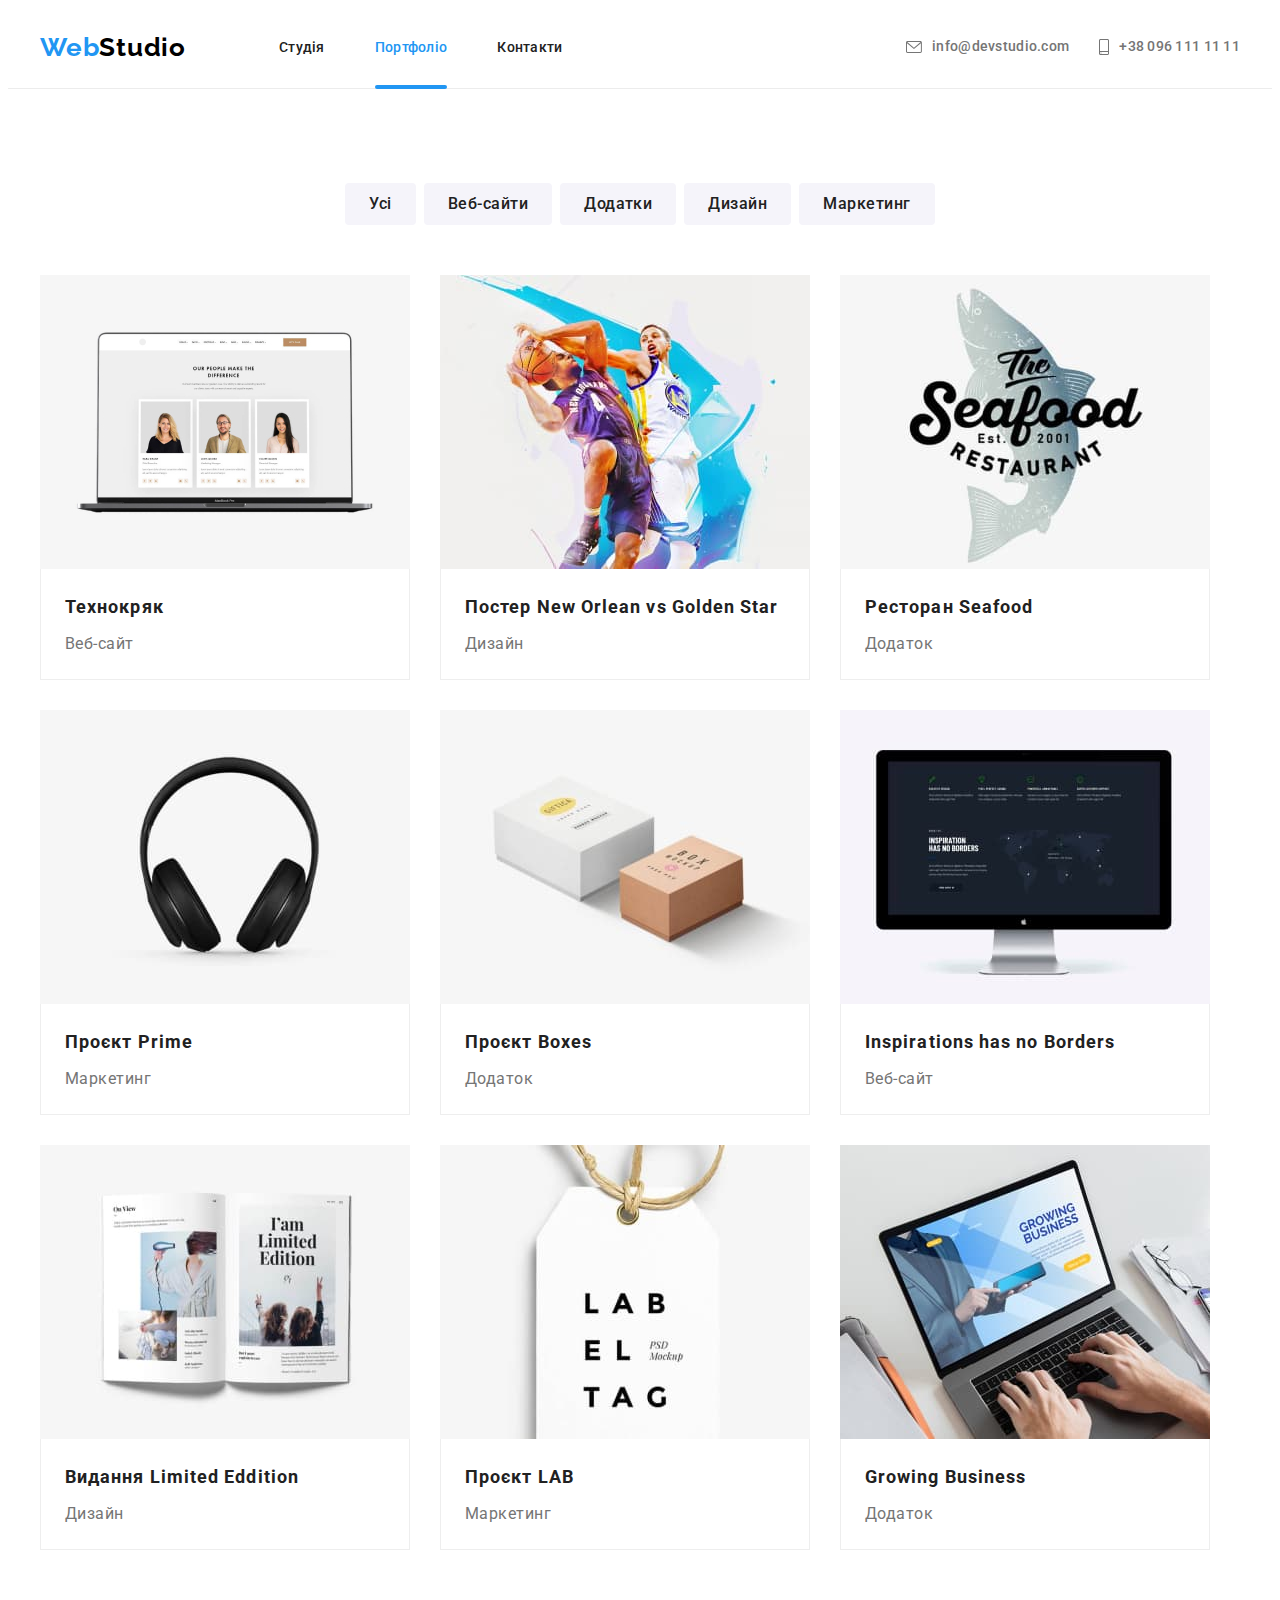
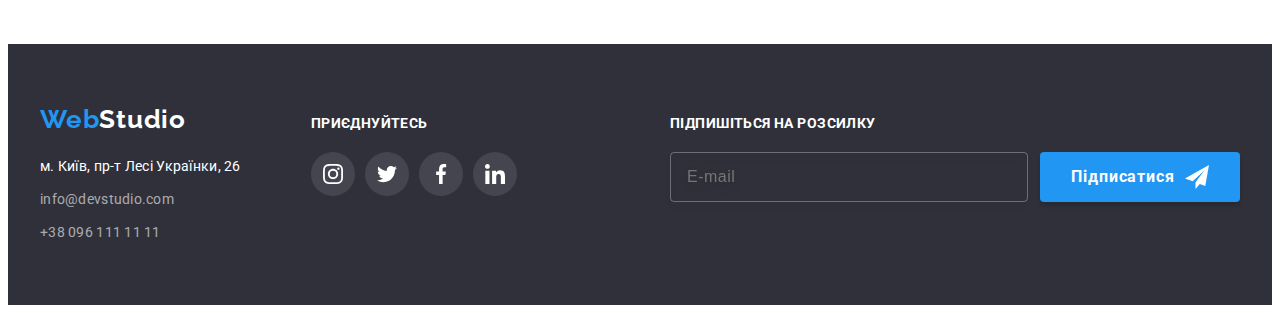
==== commit 39e38f20: "Изменения в названии классов" ====
--- a/portfolio.html
+++ b/portfolio.html
@@ -23,12 +23,12 @@
                 <li class="site-nav__item"><a class="site-nav__link" href="#">Контакти</a></li>
             </ul>    
         </nav> 
-        <ul class="contacts__list">
-            <li class="contacts"><a class="contacts__link" href="mailto:info@devstudio.com">
+        <ul class="contacts">
+            <li class="contacts__item"><a class="contacts__link" href="mailto:info@devstudio.com">
                 <svg class="contacts__icon" width="16" height="12">
                     <use href="./images/icons.svg#icon-envelope"></use>
                 </svg>info@devstudio.com</a></li>
-            <li class="contacts"><a class="contacts__link" href="tel:+380961111111">
+            <li class="contacts__item"><a class="contacts__link" href="tel:+380961111111">
                 <svg class="contacts__icon" width="10" height="16">
                     <use href="./images/icons.svg#icon-smartphone"></use>
                 </svg>+38 096 111 11 11</a></li>
@@ -37,14 +37,14 @@
         </div>
     </header>
     <main>
-        <section class="section">
+        <section class="portfolio">
             <div class="conteiner">
             <h1 class="visually-hidden">Портфоліо</h1>  
                 <ul class="portfolio__filter">
                     <li><button class="portfolio-button" type="button">Усі</button></li>
                     <li><button class="portfolio-button" type="button">Веб-сайти</button></li>
                     <li><button class="portfolio-button" type="button">Додатки</button></li>
-                    <li><button class="portfolio-button" type="button">Дізайн</button></li>
+                    <li><button class="portfolio-button" type="button">Дизайн</button></li>
                     <li><button class="portfolio-button" type="button">Маркетинг</button></li>
                 </ul>
                 <ul class="portfolio__list">
--- a/css/main.min.css
+++ b/css/main.min.css
@@ -1 +1 @@
-body{font-family:"Roboto",sans-serif;letter-spacing:.03em;font-size:14px;line-height:1.71;background-color:#fff;color:#757575}h1,h2,h3,ul,p{margin:0;padding:0}img{display:block;max-width:100%;height:auto}.conteiner{width:100%;width:1200px;padding:0 15px;margin:0 auto}.section{padding:94px 0}.visually-hidden{position:absolute;white-space:nowrap;width:1px;height:1px;overflow:hidden;border:0;padding:0;clip:rect(0 0 0 0);-webkit-clip-path:inset(50%);clip-path:inset(50%);margin:-1px}.portfolio-button,.footer-button,.modal-button,.hero__button{font-family:inherit;cursor:pointer;border-radius:4px;border-color:rgba(0,0,0,0)}.footer-button,.modal-button,.hero__button{color:#fff;background-color:#2196f3;transition:background-color 250ms cubic-bezier(0.4, 0, 0.2, 1);font-weight:700;font-size:16px;line-height:1.88;letter-spacing:.06em;box-shadow:0px 4px 4px rgba(0,0,0,.15)}.footer-button:hover,.modal-button:hover,.hero__button:hover,.footer-button:focus,.modal-button:focus,.hero__button:focus{background-color:#188ce8}.adress__link--contact,.adress__link,.contacts__link,.site-nav__link{font-weight:500;line-height:1.14;letter-spacing:.02em;text-decoration:none}.adress__link--contact:hover,.adress__link:hover,.contacts__link:hover,.site-nav__link:hover,.adress__link--contact:focus,.adress__link:focus,.contacts__link:focus,.site-nav__link:focus{color:#2196f3}.adress__list,.portfolio__list,.portfolio__filter,.clients__list,.net__list,.team__list,.examples__list,.features__list,.contacts__list,.site-nav__list{list-style-type:none}.clients__title,.team__title,.examples__title{margin-bottom:50px;color:#212121;text-align:center;font-size:36px;line-height:1.17}.page-header{border-bottom:1px solid #ececec;padding-top:24px;padding-bottom:25px}.page-header__wrapper{display:flex;align-items:center;justify-content:space-between}.site-nav{display:flex;align-items:center;justify-content:center}.site-nav__list{display:flex;gap:50px}.site-nav__link{color:#212121;position:relative;transition:color 250ms cubic-bezier(0.4, 0, 0.2, 1)}.site-nav__link:hover::after,.site-nav__link:focus::after{width:100%}.site-nav__link::after{content:"";position:absolute;left:0;bottom:-34px;height:4px;width:0%;border-radius:2px;background-color:#2196f3;transition:width 250ms cubic-bezier(0.4, 0, 0.2, 1)}.site-nav__link--current{color:#2196f3}.site-nav__link--current::after{width:100%}.logo{font-size:26px;line-height:1.19;letter-spacing:.03em;color:#000;font-family:"Raleway",sans-serif;font-weight:700;text-decoration:none}.site-nav__logo{margin-right:93px}.logo__label--accent{color:#2196f3}.logo__label--white{color:#fff}.page-footer__logo{display:inline-block;margin-bottom:20px}.contacts__list{display:flex;gap:30px}.contacts{height:16px}.contacts__link{display:flex;align-items:center;justify-content:center;width:100%;height:100%;color:#757575;gap:10px;transform:scale(1);transition:color 250ms cubic-bezier(0.4, 0, 0.2, 1),transform 250ms cubic-bezier(0.4, 0, 0.2, 1)}.contacts__link:hover,.contacts__link:focus{transform:scale(1.02);color:#2196f3}.contacts__icon{fill:currentColor}.hero__section{max-width:1600px;height:600px;margin:0 auto;padding:200px 0;background-color:var(--hero-background-color);background-image:linear-gradient(to right, rgba(47, 48, 58, 0.4), rgba(47, 48, 58, 0.4)),url("../images/hero.jpg");background-size:cover;background-repeat:no-repeat;background-position:center}.hero__title{font-size:44px;line-height:1.36;letter-spacing:.06em;width:697px;margin:0 auto 30px;color:#fff;font-weight:900;text-align:center;text-transform:uppercase}.hero__button{display:block;margin-left:auto;margin-right:auto;min-width:216px;padding:10px 32px}.modal-button{display:block;margin-left:auto;margin-right:auto;width:200px;height:50px}.footer-button{width:200px;height:50px;display:flex;align-items:center;justify-content:center;gap:10px;padding:0}.footer-button__icon{fill:currentColor}.portfolio-button{font-size:16px;line-height:1.62;letter-spacing:.03em;color:#212121;transition:background-color 250ms cubic-bezier(0.4, 0, 0.2, 1),color 250ms cubic-bezier(0.4, 0, 0.2, 1),box-shadow 250ms cubic-bezier(0.4, 0, 0.2, 1);padding:6px 22px;background-color:#f5f4fa;font-weight:500}.portfolio-button:hover,.portfolio-buttonbutton:focus{color:#fff;background-color:#2196f3;box-shadow:0px 3px 1px rgba(0,0,0,.1),0px 1px 2px rgba(0,0,0,.08),0px 2px 2px rgba(0,0,0,.12)}.features__section{padding:94px 0 0}.features__list{display:flex;gap:30px}.features__item{width:270px}.features__link{display:flex;align-items:center;justify-content:center;width:270px;height:120px;margin-bottom:30px;border-radius:4px;background-color:#f5f4fa}.features__title{font-size:14px;line-height:1.14;letter-spacing:.03em;margin-bottom:10px;color:#212121;text-transform:uppercase}.examples__section{padding:94px 0}.examples__list{display:flex;gap:30px}.examples__thumb{position:relative;width:100%}.examples__text{display:flex;align-items:center;justify-content:center;font-size:14px;line-height:1.14;letter-spacing:.03em;position:absolute;left:0;bottom:0;width:100%;height:70px;background-color:rgba(47,48,58,.8);color:#fff;font-weight:700;text-align:center;text-transform:uppercase}.team__section{background:#f5f4fa}.team__list{display:flex;gap:30px}.team__item{background-color:#fff;box-shadow:0px 1px 3px rgba(0,0,0,.12),0px 1px 1px rgba(0,0,0,.14),0px 2px 1px rgba(0,0,0,.2);border-radius:0px 0px 4px 4px}.team__subtitle{font-size:16px;line-height:1.19;letter-spacing:.03em;margin-bottom:10px;padding-top:30px;color:#212121;font-weight:500;text-align:center}.team__text{font-size:16px;line-height:1.19;letter-spacing:.03em;margin-bottom:16px;text-align:center}.net__list{display:flex;align-items:center;justify-content:center;gap:10px;padding-bottom:30px}.net__item{width:44px;height:44px}.net__link{display:flex;align-items:center;justify-content:center;width:100%;height:100%;border-radius:50%;color:#afb1b8;transition:background-color 250ms cubic-bezier(0.4, 0, 0.2, 1),color 250ms cubic-bezier(0.4, 0, 0.2, 1)}.net__link:hover,.net__link:focus{background-color:#2196f3;color:#fff}.net__icon{fill:currentColor}.page-footer__net{display:flex;gap:20px;margin-left:70px;margin-right:93px;width:206px;height:80px;flex-direction:column}.net__list--footer{padding-bottom:0}.net__link--footer{color:#fff;background-color:rgba(255,255,255,.1);transform:scale(1);transition:transform 250ms cubic-bezier(0.4, 0, 0.2, 1),backgroud-color 250ms cubic-bezier(0.4, 0, 0.2, 1)}.net__link--footer:hover,.net__link--footerr:focus{background-color:#2196f3;transform:scale(1.1)}.clients__list{display:flex;gap:30px}.clients__item{width:170px;height:92px}.clients__link{display:flex;align-items:center;justify-content:center;border:1px solid #afb1b8;border-radius:4px;transition:transform 250ms cubic-bezier(0.4, 0, 0.2, 1),color 250ms cubic-bezier(0.4, 0, 0.2, 1),border-color 250ms cubic-bezier(0.4, 0, 0.2, 1);width:100%;height:100%;color:#afb1b8;transform:scale(1)}.clients__link:hover,.clients__link:focus{border-color:#2196f3;color:#2196f3;transform:scale(1.01)}.clients__icon{fill:currentColor}.portfolio__filter{display:flex;align-items:center;justify-content:center;min-width:575px;margin-bottom:50px;gap:8px}.portfolio__list{display:flex;gap:30px;flex-wrap:wrap}.portfolio__border{border-right:1px solid #eee;border-bottom:1px solid #eee;border-left:1px solid #eee;padding:20px 24px}.portfolio__title{font-size:18px;line-height:2;letter-spacing:.06em;margin-bottom:4px;color:#212121}.portfolio__label{font-size:16px;line-height:1.88;letter-spacing:.03em}.portfolio__link{display:block;text-decoration:none;color:#757575;transition:box-shadow 250ms cubic-bezier(0.4, 0, 0.2, 1)}.portfolio__link:hover,.portfolio__link:focus{box-shadow:0px 1px 1px rgba(0,0,0,.12),0px 4px 4px rgba(0,0,0,.06),1px 4px 6px rgba(0,0,0,.16)}.portfolio__link:hover .portfolio__overlay,.portfolio__link:focus .portfolio__overlay{transform:translateY(0)}.portfolio__thumb{position:relative;width:370px;height:294px;overflow:hidden}.portfolio__overlay{display:flex;align-items:center;justify-content:center;position:absolute;top:0;left:0;width:100%;height:100%;background-color:rgba(33,150,243,.9);transform:translateY(101%);transition:transform 250ms cubic-bezier(0.4, 0, 0.2, 1)}.portfolio__text{font-size:18px;line-height:1.56;letter-spacing:.03em;padding:0 24px;color:#fff}.page-footer{background-color:#2f303a;padding-top:60px;padding-bottom:60px}.page-footer__conteiner{display:flex;align-items:baseline}.page-footer__text{font-size:14px;line-height:1.14;letter-spacing:.03em;font-weight:700;text-transform:uppercase;color:#fff}.adress__item:not(:last-child){margin-bottom:9px}.adress__link{color:#fff;font-weight:400;font-style:normal;text-decoration:none;transition:color 250ms cubic-bezier(0.4, 0, 0.2, 1)}.adress__link--contact{color:rgba(255,255,255,.6);font-weight:400;font-style:normal;transition:color 250ms cubic-bezier(0.4, 0, 0.2, 1)}.adress__link:hover,.adress__link--contact:hover,.adress__link:focus,.adress__link--contact:focus{color:#2196f3}.footer-form__wrapper{width:570px;height:86px;margin-right:0;margin-left:auto}.footer-form{width:100%;height:100%;display:flex;flex-direction:column;justify-content:space-between}.footer-form__field{display:flex;justify-content:space-between}.footer-form__label{display:flex;width:358px;height:50px}.footer-form__input{display:flex;align-items:center;justify-content:center;border:1px solid rgba(255,255,255,.3);border-radius:4px;outline:none;font-size:16px;line-height:1.25;letter-spacing:.03em;width:100%;padding-left:16px;color:rgba(255,255,255,.6);background-color:inherit;filter:drop-shadow(0px 4px 4px rgba(0, 0, 0, 0.15))}.backdrop{position:fixed;top:0;left:0;z-index:1;width:100%;height:100%;background-color:rgba(0,0,0,.1);opacity:1;transition:opacity 250ms cubic-bezier(0.4, 0, 0.2, 1),visibility 250ms cubic-bezier(0.4, 0, 0.2, 1)}.backdrop.is-hidden{opacity:0;pointer-events:none;visibility:hidden}.backdrop.is-hidden .modal{transform:translate(-50%, -50%) scale(0.9)}.modal{position:absolute;top:50%;left:50%;width:528px;height:581px;padding:40px;background-color:#fff;transform:translate(-50%, -50%) scale(1);transition:transform 250ms cubic-bezier(0.4, 0, 0.2, 1)}.close-button{display:flex;align-items:center;justify-content:center;border:1px solid rgba(0,0,0,.1);border-radius:50%;position:absolute;top:8px;right:8px;width:30px;height:30px;background-color:#fff;cursor:pointer;fill:#000;transition:transform 250ms cubic-bezier(0.4, 0, 0.2, 1),fill 250ms cubic-bezier(0.4, 0, 0.2, 1)}.close-button:hover,.close-button:focus{transform:scale(1.01);fill:#2196f3}.modal__title{font-size:20px;line-height:1.15;letter-spacing:.03em;margin-bottom:12px;color:#212121;text-align:center}.modal-form__label{font-size:12px;line-height:1.17;letter-spacing:.01em;display:block;width:100%;margin-bottom:4px;color:#757575}.modal-form__field{position:relative;margin-bottom:10px}.modal-form__input{border:1px solid rgba(33,33,33,.2);border-radius:4px;outline:none;width:100%;height:40px;padding-left:40px;display:inline-block;transition:border-color 250ms cubic-bezier(0.4, 0, 0.2, 1)}.modal-form__input:focus{border-color:#2196f3}.modal-form__input:focus+.modal-form__icon{fill:#2196f3}.modal-form__icon{display:flex;align-items:center;justify-content:center;position:absolute;top:0;left:0;width:40px;height:40px;fill:#212121;transition:fill 250ms cubic-bezier(0.4, 0, 0.2, 1)}.modal-form__textarea{border:1px solid rgba(33,33,33,.2);border-radius:4px;outline:none;display:block;width:100%;height:120px;padding:12px 16px;margin-bottom:20px;resize:none}.checkbox{display:flex;align-items:center;justify-content:center;margin-bottom:30px;gap:7px}.checkbox__input:checked+.checkbox__icon{background-color:#2196f3;border:none}.checkbox__icon{display:flex;align-items:center;justify-content:center;border:1px solid #212121;border-radius:2px;width:16px;height:15px;fill:#fff;transition:fill 250ms cubic-bezier(0.4, 0, 0.2, 1),background-color 250ms cubic-bezier(0.4, 0, 0.2, 1),border-color 250ms cubic-bezier(0.4, 0, 0.2, 1)}.checkbox__link{color:#2196f3}/*# sourceMappingURL=main.min.css.map */+body{font-family:"Roboto",sans-serif;letter-spacing:.03em;font-size:14px;line-height:1.71;background-color:#fff;color:#757575}h1,h2,h3,ul,p{margin:0;padding:0}img{display:block;max-width:100%;height:auto}.conteiner{width:100%;width:1200px;padding:0 15px;margin:0 auto}.section{padding:94px 0}.visually-hidden{position:absolute;white-space:nowrap;width:1px;height:1px;overflow:hidden;border:0;padding:0;clip:rect(0 0 0 0);-webkit-clip-path:inset(50%);clip-path:inset(50%);margin:-1px}.portfolio,.clients,.team,.examples{padding:94px 0}.portfolio-button,.footer-button,.modal-button,.hero__button{font-family:inherit;cursor:pointer;border-radius:4px;border-color:rgba(0,0,0,0)}.footer-button,.modal-button,.hero__button{color:#fff;background-color:#2196f3;transition:background-color 250ms cubic-bezier(0.4, 0, 0.2, 1);font-weight:700;font-size:16px;line-height:1.88;letter-spacing:.06em;box-shadow:0px 4px 4px rgba(0,0,0,.15)}.footer-button:hover,.modal-button:hover,.hero__button:hover,.footer-button:focus,.modal-button:focus,.hero__button:focus{background-color:#188ce8}.adress__link--contact,.adress__link,.contacts__link,.site-nav__link{font-weight:500;line-height:1.14;letter-spacing:.02em;text-decoration:none}.adress__link--contact:hover,.adress__link:hover,.contacts__link:hover,.site-nav__link:hover,.adress__link--contact:focus,.adress__link:focus,.contacts__link:focus,.site-nav__link:focus{color:#2196f3}.adress__list,.portfolio__list,.portfolio__filter,.clients__list,.net__list,.team__list,.examples__list,.features__list,.contacts,.site-nav__list{list-style-type:none}.clients__title,.team__title,.examples__title{margin-bottom:50px;color:#212121;text-align:center;font-size:36px;line-height:1.17}.page-header{border-bottom:1px solid #ececec;padding-top:24px;padding-bottom:25px}.page-header__wrapper{display:flex;align-items:center;justify-content:space-between}.site-nav{display:flex;align-items:center;justify-content:center}.site-nav__list{display:flex;gap:50px}.site-nav__link{color:#212121;position:relative;transition:color 250ms cubic-bezier(0.4, 0, 0.2, 1)}.site-nav__link:hover::after,.site-nav__link:focus::after{width:100%}.site-nav__link::after{content:"";position:absolute;left:0;bottom:-34px;height:4px;width:0%;border-radius:2px;background-color:#2196f3;transition:width 250ms cubic-bezier(0.4, 0, 0.2, 1)}.site-nav__link--current{color:#2196f3}.site-nav__link--current::after{width:100%}.logo{font-size:26px;line-height:1.19;letter-spacing:.03em;color:#000;font-family:"Raleway",sans-serif;font-weight:700;text-decoration:none}.site-nav__logo{margin-right:93px}.logo__label--accent{color:#2196f3}.logo__label--white{color:#fff}.page-footer__logo{display:inline-block;margin-bottom:20px}.contacts{display:flex;gap:30px}.contacts__item{height:16px}.contacts__link{display:flex;align-items:center;justify-content:center;width:100%;height:100%;color:#757575;gap:10px;transform:scale(1);transition:color 250ms cubic-bezier(0.4, 0, 0.2, 1),transform 250ms cubic-bezier(0.4, 0, 0.2, 1)}.contacts__link:hover,.contacts__link:focus{transform:scale(1.02);color:#2196f3}.contacts__icon{fill:currentColor}.hero{max-width:1600px;height:600px;margin:0 auto;padding:200px 0;background-color:var(--hero-background-color);background-image:linear-gradient(to right, rgba(47, 48, 58, 0.4), rgba(47, 48, 58, 0.4)),url("../images/hero.jpg");background-size:cover;background-repeat:no-repeat;background-position:center}.hero__title{font-size:44px;line-height:1.36;letter-spacing:.06em;width:697px;margin:0 auto 30px;color:#fff;font-weight:900;text-align:center;text-transform:uppercase}.hero__button{display:block;margin-left:auto;margin-right:auto;min-width:216px;padding:10px 32px}.modal-button{display:block;margin-left:auto;margin-right:auto;width:200px;height:50px}.footer-button{width:200px;height:50px;display:flex;align-items:center;justify-content:center;gap:10px;padding:0}.footer-button__icon{fill:currentColor}.portfolio-button{font-size:16px;line-height:1.62;letter-spacing:.03em;color:#212121;transition:background-color 250ms cubic-bezier(0.4, 0, 0.2, 1),color 250ms cubic-bezier(0.4, 0, 0.2, 1),box-shadow 250ms cubic-bezier(0.4, 0, 0.2, 1);padding:6px 22px;background-color:#f5f4fa;font-weight:500}.portfolio-button:hover,.portfolio-buttonbutton:focus{color:#fff;background-color:#2196f3;box-shadow:0px 3px 1px rgba(0,0,0,.1),0px 1px 2px rgba(0,0,0,.08),0px 2px 2px rgba(0,0,0,.12)}.features{padding:94px 0 0}.features__list{display:flex;gap:30px}.features__item{width:270px}.features__link{display:flex;align-items:center;justify-content:center;width:270px;height:120px;margin-bottom:30px;border-radius:4px;background-color:#f5f4fa}.features__title{font-size:14px;line-height:1.14;letter-spacing:.03em;margin-bottom:10px;color:#212121;text-transform:uppercase}.examples__list{display:flex;gap:30px}.examples__thumb{position:relative;width:100%}.examples__text{display:flex;align-items:center;justify-content:center;font-size:14px;line-height:1.14;letter-spacing:.03em;position:absolute;left:0;bottom:0;width:100%;height:70px;background-color:rgba(47,48,58,.8);color:#fff;font-weight:700;text-align:center;text-transform:uppercase}.team{background:#f5f4fa}.team__list{display:flex;gap:30px}.team__item{background-color:#fff;box-shadow:0px 1px 3px rgba(0,0,0,.12),0px 1px 1px rgba(0,0,0,.14),0px 2px 1px rgba(0,0,0,.2);border-radius:0px 0px 4px 4px}.team__subtitle{font-size:16px;line-height:1.19;letter-spacing:.03em;margin-bottom:10px;padding-top:30px;color:#212121;font-weight:500;text-align:center}.team__text{font-size:16px;line-height:1.19;letter-spacing:.03em;margin-bottom:16px;text-align:center}.net__list{display:flex;align-items:center;justify-content:center;gap:10px;padding-bottom:30px}.net__item{width:44px;height:44px}.net__link{display:flex;align-items:center;justify-content:center;width:100%;height:100%;border-radius:50%;color:#afb1b8;transition:background-color 250ms cubic-bezier(0.4, 0, 0.2, 1),color 250ms cubic-bezier(0.4, 0, 0.2, 1)}.net__link:hover,.net__link:focus{background-color:#2196f3;color:#fff}.net__icon{fill:currentColor}.page-footer__net{display:flex;gap:20px;margin-left:70px;margin-right:93px;width:206px;height:80px;flex-direction:column}.net__list--footer{padding-bottom:0}.net__link--footer{color:#fff;background-color:rgba(255,255,255,.1);transform:scale(1);transition:transform 250ms cubic-bezier(0.4, 0, 0.2, 1),backgroud-color 250ms cubic-bezier(0.4, 0, 0.2, 1)}.net__link--footer:hover,.net__link--footerr:focus{background-color:#2196f3;transform:scale(1.1)}.clients__list{display:flex;gap:30px}.clients__item{width:170px;height:92px}.clients__link{display:flex;align-items:center;justify-content:center;border:1px solid #afb1b8;border-radius:4px;transition:transform 250ms cubic-bezier(0.4, 0, 0.2, 1),color 250ms cubic-bezier(0.4, 0, 0.2, 1),border-color 250ms cubic-bezier(0.4, 0, 0.2, 1);width:100%;height:100%;color:#afb1b8;transform:scale(1)}.clients__link:hover,.clients__link:focus{border-color:#2196f3;color:#2196f3;transform:scale(1.01)}.clients__icon{fill:currentColor}.portfolio__filter{display:flex;align-items:center;justify-content:center;min-width:575px;margin-bottom:50px;gap:8px}.portfolio__list{display:flex;gap:30px;flex-wrap:wrap}.portfolio__border{border-right:1px solid #eee;border-bottom:1px solid #eee;border-left:1px solid #eee;padding:20px 24px}.portfolio__title{font-size:18px;line-height:2;letter-spacing:.06em;margin-bottom:4px;color:#212121}.portfolio__label{font-size:16px;line-height:1.88;letter-spacing:.03em}.portfolio__link{display:block;text-decoration:none;color:#757575;transition:box-shadow 250ms cubic-bezier(0.4, 0, 0.2, 1)}.portfolio__link:hover,.portfolio__link:focus{box-shadow:0px 1px 1px rgba(0,0,0,.12),0px 4px 4px rgba(0,0,0,.06),1px 4px 6px rgba(0,0,0,.16)}.portfolio__link:hover .portfolio__overlay,.portfolio__link:focus .portfolio__overlay{transform:translateY(0)}.portfolio__thumb{position:relative;width:370px;height:294px;overflow:hidden}.portfolio__overlay{display:flex;align-items:center;justify-content:center;position:absolute;top:0;left:0;width:100%;height:100%;background-color:rgba(33,150,243,.9);transform:translateY(101%);transition:transform 250ms cubic-bezier(0.4, 0, 0.2, 1)}.portfolio__text{font-size:18px;line-height:1.56;letter-spacing:.03em;padding:0 24px;color:#fff}.page-footer{background-color:#2f303a;padding-top:60px;padding-bottom:60px}.page-footer__conteiner{display:flex;align-items:baseline}.page-footer__text{font-size:14px;line-height:1.14;letter-spacing:.03em;font-weight:700;text-transform:uppercase;color:#fff}.adress__item:not(:last-child){margin-bottom:9px}.adress__link{color:#fff;font-weight:400;font-style:normal;text-decoration:none;transition:color 250ms cubic-bezier(0.4, 0, 0.2, 1)}.adress__link--contact{color:rgba(255,255,255,.6);font-weight:400;font-style:normal;transition:color 250ms cubic-bezier(0.4, 0, 0.2, 1)}.adress__link:hover,.adress__link--contact:hover,.adress__link:focus,.adress__link--contact:focus{color:#2196f3}.footer-form__wrapper{width:570px;height:86px;margin-right:0;margin-left:auto}.footer-form{width:100%;height:100%;display:flex;flex-direction:column;justify-content:space-between}.footer-form__field{display:flex;justify-content:space-between}.footer-form__label{display:flex;width:358px;height:50px}.footer-form__input{display:flex;align-items:center;justify-content:center;border:1px solid rgba(255,255,255,.3);border-radius:4px;outline:none;font-size:16px;line-height:1.25;letter-spacing:.03em;width:100%;padding-left:16px;color:rgba(255,255,255,.6);background-color:inherit;filter:drop-shadow(0px 4px 4px rgba(0, 0, 0, 0.15))}.backdrop{position:fixed;top:0;left:0;z-index:1;width:100%;height:100%;background-color:rgba(0,0,0,.1);opacity:1;transition:opacity 250ms cubic-bezier(0.4, 0, 0.2, 1),visibility 250ms cubic-bezier(0.4, 0, 0.2, 1)}.backdrop.is-hidden{opacity:0;pointer-events:none;visibility:hidden}.backdrop.is-hidden .modal{transform:translate(-50%, -50%) scale(0.9)}.modal{position:absolute;top:50%;left:50%;width:528px;height:581px;padding:40px;background-color:#fff;transform:translate(-50%, -50%) scale(1);transition:transform 250ms cubic-bezier(0.4, 0, 0.2, 1)}.close-button{display:flex;align-items:center;justify-content:center;border:1px solid rgba(0,0,0,.1);border-radius:50%;position:absolute;top:8px;right:8px;width:30px;height:30px;background-color:#fff;cursor:pointer;fill:#000;transition:transform 250ms cubic-bezier(0.4, 0, 0.2, 1),fill 250ms cubic-bezier(0.4, 0, 0.2, 1)}.close-button:hover,.close-button:focus{transform:scale(1.01);fill:#2196f3}.modal__title{font-size:20px;line-height:1.15;letter-spacing:.03em;margin-bottom:12px;color:#212121;text-align:center}.modal-form__label{font-size:12px;line-height:1.17;letter-spacing:.01em;display:block;width:100%;margin-bottom:4px;color:#757575}.modal-form__field{position:relative;margin-bottom:10px}.modal-form__input{border:1px solid rgba(33,33,33,.2);border-radius:4px;outline:none;width:100%;height:40px;padding-left:40px;display:inline-block;transition:border-color 250ms cubic-bezier(0.4, 0, 0.2, 1)}.modal-form__input:focus{border-color:#2196f3}.modal-form__input:focus+.modal-form__icon{fill:#2196f3}.modal-form__icon{display:flex;align-items:center;justify-content:center;position:absolute;top:0;left:0;width:40px;height:40px;fill:#212121;transition:fill 250ms cubic-bezier(0.4, 0, 0.2, 1)}.modal-form__textarea{border:1px solid rgba(33,33,33,.2);border-radius:4px;outline:none;display:block;width:100%;height:120px;padding:12px 16px;margin-bottom:20px;resize:none}.checkbox{display:flex;align-items:center;justify-content:center;margin-bottom:30px;gap:7px}.checkbox__input:checked+.checkbox__icon{background-color:#2196f3;border:none}.checkbox__icon{display:flex;align-items:center;justify-content:center;border:1px solid #212121;border-radius:2px;width:16px;height:15px;fill:#fff;transition:fill 250ms cubic-bezier(0.4, 0, 0.2, 1),background-color 250ms cubic-bezier(0.4, 0, 0.2, 1),border-color 250ms cubic-bezier(0.4, 0, 0.2, 1)}.checkbox__link{color:#2196f3}/*# sourceMappingURL=main.min.css.map */